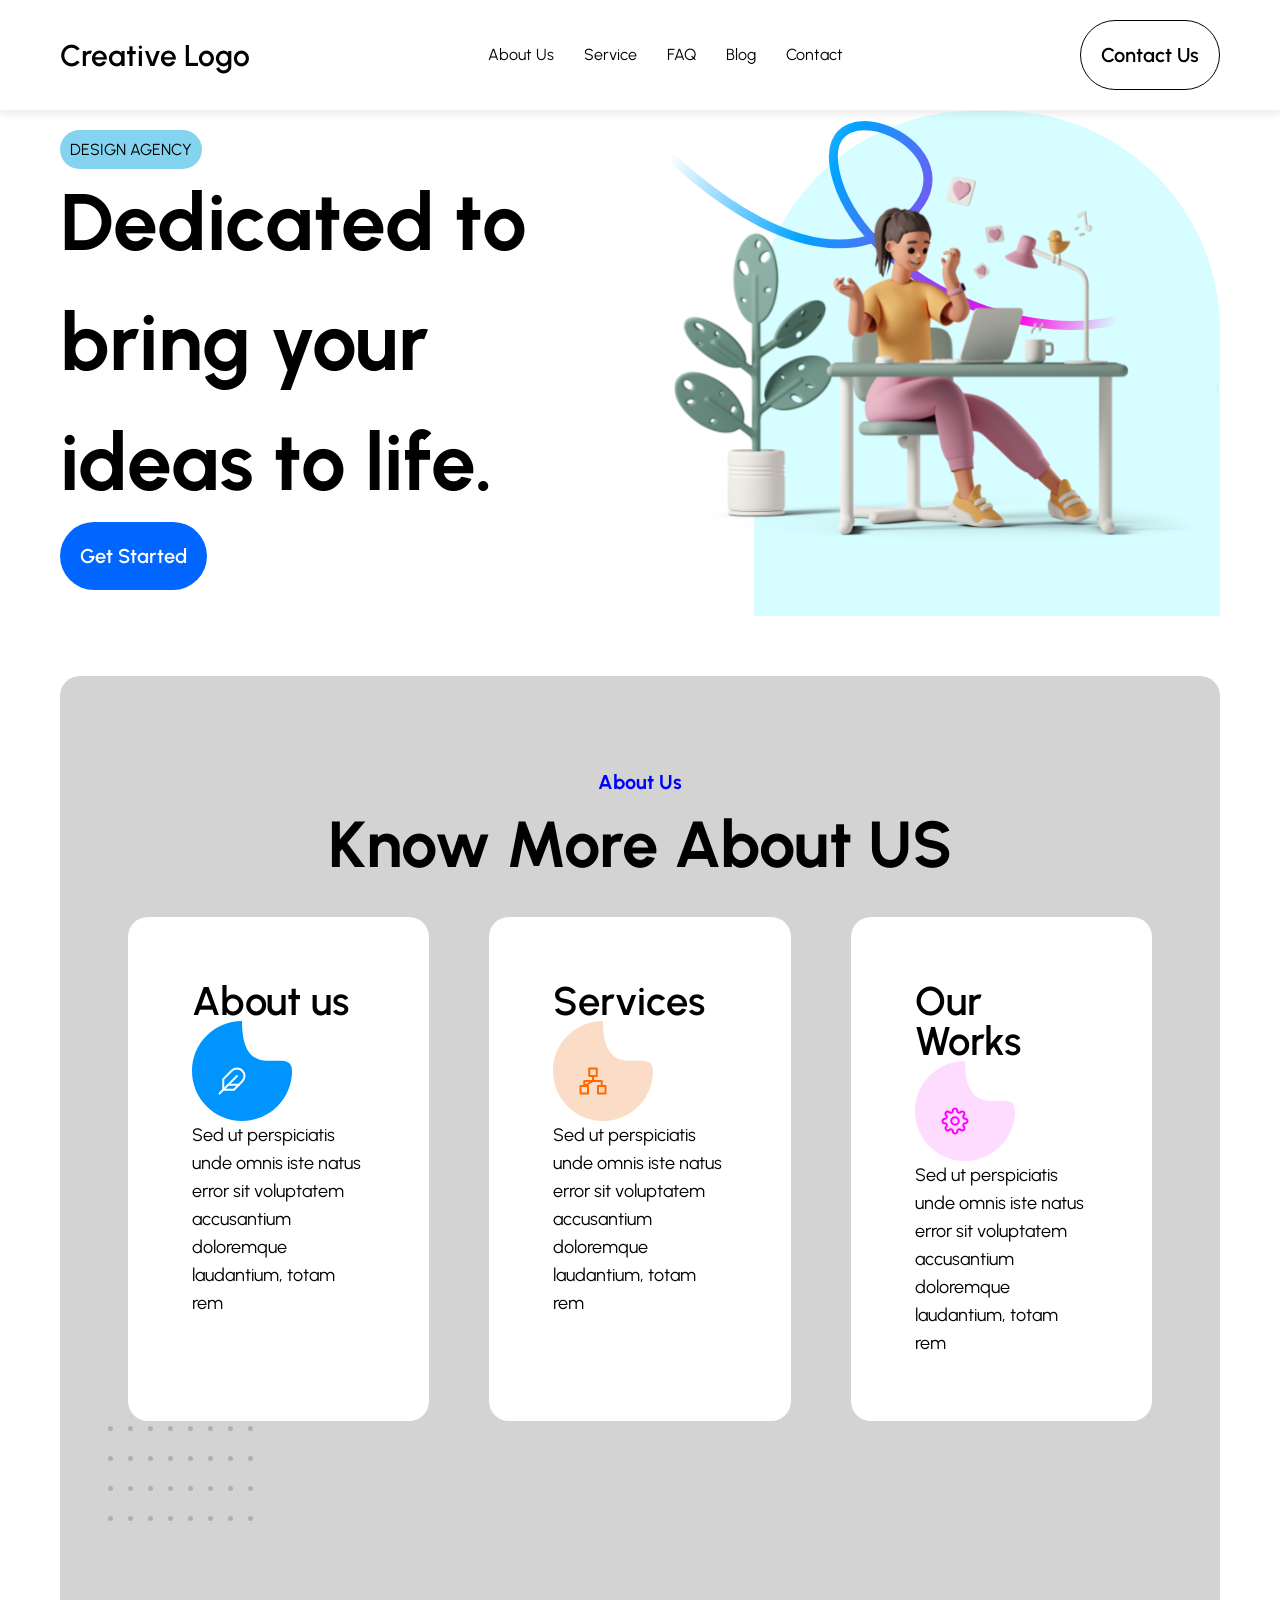
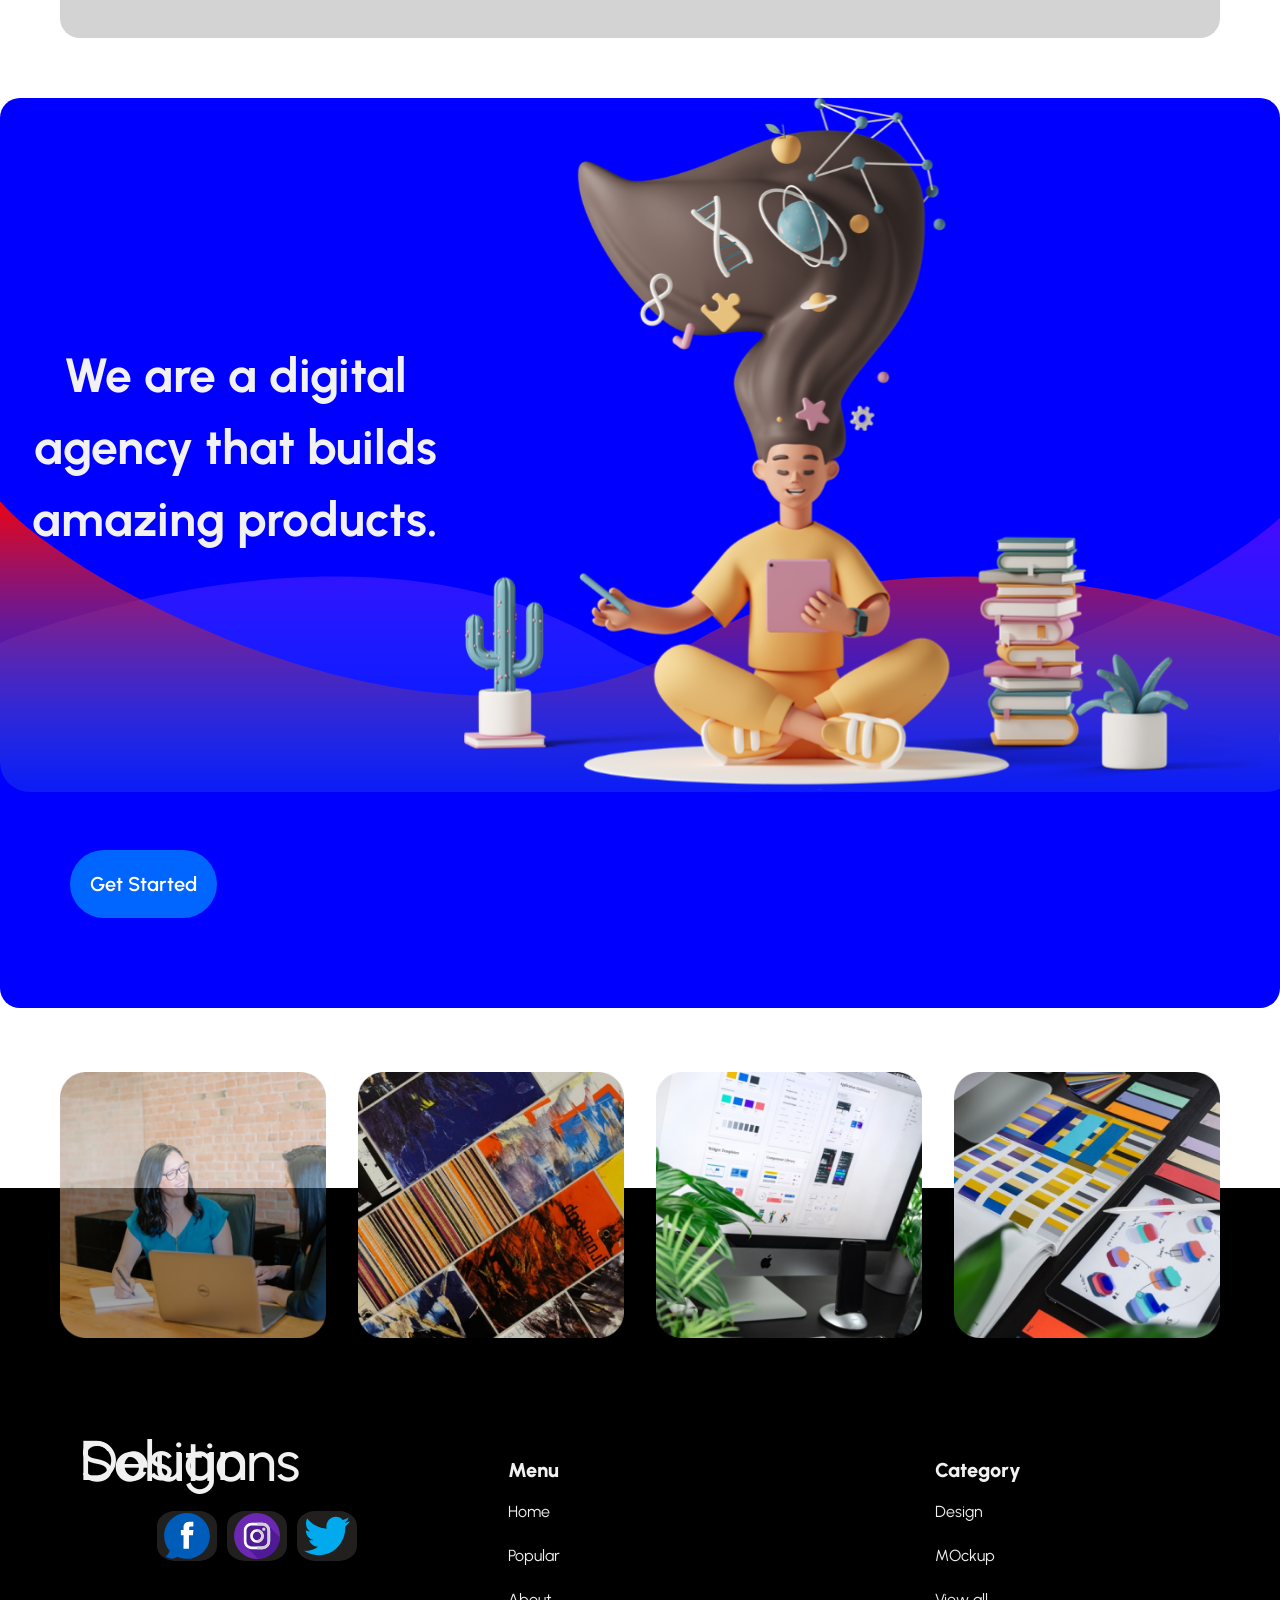
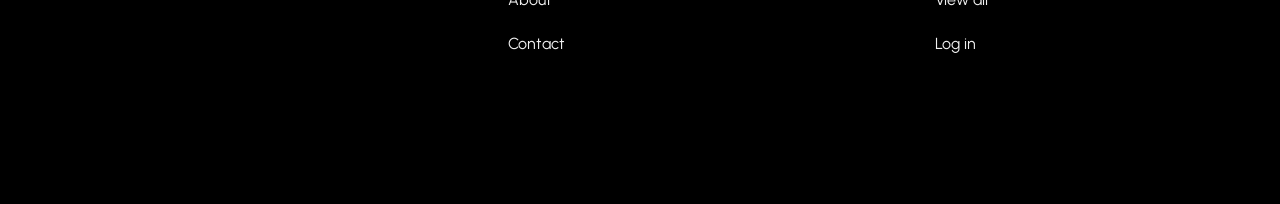
==== index.html @ 429f7800 "first commit" ====
<!doctype html>
<html lang="en">
  <head>
    <meta charset="UTF-8" />
    <meta name="viewport" content="width=device-width, initial-scale=1.0" />
    <title>Document</title>
    <link rel="preconnect" href="https://fonts.googleapis.com" />
    <link rel="preconnect" href="https://fonts.gstatic.com" crossorigin />
    <link
      href="https://fonts.googleapis.com/css2?family=Noto+Sans+Armenian:wght@100..900&family=Urbanist:ital,wght@0,100..900;1,100..900&display=swap"
      rel="stylesheet"
    />
    <link rel="stylesheet" href="/css/reset.css" />
    <link rel="stylesheet" href="/css/style.css" />
    <link rel="stylesheet" href="/css/media.css" />
  </head>
  <body>
    <header class="header">
      <div class="container">
        <div class="header-inner">
          <a href="#" class="header-logo">Creative Logo</a>
         <div class="mid-block">
          <nav class="nav">
            <ul>
              <li>
                        <a href="#aboutus"  class="header-link">About Us</a>
                      </li>
                      <li>
                        <a href="#service" class="header-link">Service</a>
                      </li>
                      <li>
                        <a href="#" class="header-link">FAQ</a>
                      </li>
                      <li>
                        <a href="#" class="header-link">Blog</a>
                      </li>
                      <li>
                        <a href="#contact" class="header-link">Contact</a>
                      </li>
            </ul>
          </nav>
        </div>
         
          <button class="header-btn">Contact Us</button>
          
          <div class="header-burger">
            <svg xmlns="http://www.w3.org/2000/svg" width="24" height="24" fill="none" viewBox="0 0 24 24" stroke-width="1.5" stroke="currentColor" aria-hidden="true" data-slot="icon" class="block h-6 w-6"><path stroke-linecap="round" stroke-linejoin="round" d="M3.75 6.75h16.5M3.75 12h16.5m-16.5 5.25h16.5"></path></svg>
          </div>
        
        <div class="header-mobile-nav">
          <button class="close-menu">X</button>
           <a href="#" class="header-mobile-logo">Creative Logo</a>
            <ul>
             <li>
                  <a href="#aboutus">About Us</a>
            </li>
             <li>
                  <a href="#service">Service</a>
          </li>
                <li>
                  <a href="#">FAQ</a>
                </li>
                <li>
                  <a href="#">Blog</a>
                </li>
                <li>
                  <a href="#contact">Contact</a>
                </li>
            </ul>
          </div>

        </div>
      </div>
    </header>
    <main>
      <section class="section hero">
        <div class="container">
          <div class="hero-inner">
            <div class="hero-start">
              <span class="hero-label">design agency</span>
              <h1 class="hero-title">Dedicated to bring your ideas to life.</h1>
              <button class="hero-btn">get started</button>
            </div>
            <div class="hero-end">
              <figure>
                <img src="/img/banner.svg" alt="" />
              </figure>
            </div>
          </div>
        </div>
      </section>
      <section id="aboutus" class="aboutus">
        <div class="container">
          <div class="aboutus-container">
           <div class="aboutus-top"> <h2>About Us</h2>
            <h1>Know More About US</h1>
     </div>
       
          <div class="aboutus-container-section">
          
           <div class="aboutus-box box-title">About us
            <figure>
            <img src="/img/imgOne.svg" alt=""/>
            </figure><h4>Sed ut perspiciatis unde omnis iste natus error sit voluptatem accusantium doloremque laudantium, totam rem</h4>
           </div>
           <div class="aboutus-box  box-title" >Services
            <figure>
              <img src="/img/imgThree.svg" alt=""/>
            </figure>
            <h4>Sed ut perspiciatis unde omnis iste natus error sit voluptatem accusantium doloremque laudantium, totam rem</h4>
           </div>
           <div class="aboutus-box  box-title">Our Works
            <figure>
              <img src="/img/imgTwo.svg" alt=""/>
            </figure>
            <h4>Sed ut perspiciatis unde omnis iste natus error sit voluptatem accusantium doloremque laudantium, totam rem</h4>
           </div>
       
        

      </div>
           <img src="/img/dots.svg" alt=""/>
      </div>
      </section>
      <section  id= "service" class="whoweare">
       
          <div class="img-text">
             <div class="whoweare-text"><h4>We are a digital <br> agency that  builds <br>  amazing products.</h4></div>
            
          <div class="whoweare-img">
            <img src="/img/girldoodle.svg" alt=""/>
          </div>
         </div>
          <div class="button-2">
          <button class="hero-btn">get started</button>
          </div>
      
      </section>
      <section class="img-continer">
        <div class="container">
          <div class="img-content">
            
              <div class="image">
              <img src="/img/insta1.png" alt=""  class="main-img">
             <a target="_blank" href="https://instagram.com">
                <button class="instagram-btn">
                  <img alt="instagram" src="/img/instagram-svgrepo-com.svg" class="instagramsvg">
                </button> </a>
            </div>
            <div class="image">
              <img src="/img/insta2.png" alt="" class="main-img">
              <a target="_blank" href="https://instagram.com">
                <button class="instagram-btn">
                  <img alt="instagram" src="/img/instagram-svgrepo-com.svg" class="instagramsvg">
                </button> </a>
            </div>
            <div class="image">
              <img src="/img/insta3.png" alt="" class="main-img">
              <a target="_blank" href="https://instagram.com">
                <button class="instagram-btn">
                  <img alt="instagram" src="/img/instagram-svgrepo-com.svg" class="instagramsvg">
                </button> 

              </a>
            </div>
            <div class="image">
              <img src="/img/insta4.png" alt="" class="main-img">
              <a target="_blank" href="https://instagram.com">
                <button class="instagram-btn">
                  <img alt="instagram" src="/img/instagram-svgrepo-com.svg" class="instagramsvg">
                </button> </a>
                </div>
            </div>
          </div>
        </div>
       </div>
      </section>
    </main>
   
    <footer>
      
        <div id="contact"  class="footer-continer">
          <div class="solutions">Design Solutions
            <ul class="icons">
              <li > <a href="#" ><img src="img/facebook-svgrepo-com.svg" alt="" class="footer-icons"></a></li>
              <li ><a href="#" ><img src="img/instagram-svgrepo-com (1).svg" alt="" class="footer-icons"></a></li>
              <li ><a href="#" ><img src="img/twitter-color-svgrepo-com.svg" alt="" class="footer-icons"></a></li>
            </ul>
          </div>
          <div class="menu "><h4 class="footer-h4">Menu</h4>
          <ul>
            <li class="menu-li">Home</li>
            <li class="menu-li">Popular</li>
            <li class="menu-li">About</li>
            <li class="menu-li">Contact</li>
            <li class="menu-li"></li>
          </ul>
            </div>
            <div class="category "><h4 class="footer-h4">Category</h4>
              <ul>
                <li class="category-li">Design</li>
                <li class="category-li">MOckup</li>
                <li class="category-li">View all</li>
                <li class="category-li">Log in</li>
              </ul>
            </div>
          
        </div>
     
    </footer>

    <script src="/js/index.js"></script>
  </body>
</html>
---- css/style.css ----
body {
  font-family: "Urbanist", sans-serif;
}
html {
  scroll-behavior: smooth;
}
.container {
  width: 100%;
  max-width: 1200px;
  margin: 0 auto;
  padding-right: 20px;
  padding-left: 20px;
}
.header {
  position: sticky;
  top: 0;
  width: 100%;
  padding: 20px 0;
  z-index: 5;
  border-bottom: 1px solid #f1f1f1;
  background-color: #fff;
  box-shadow: 0 2px 8px rgba(0, 0, 0, 0.1);
}
.header-burger {
  display: none;
}
.header-logo,
.header-mobile-logo{
   line-height: 35px;
   color: black;
   font-size: 30px;
  font-weight: 600;
  text-decoration: none;
}
.header-inner {
  display: flex;
  align-items: center;
  justify-content: space-between;
}
nav ul {
  display: flex;
  gap: 30px;
}
.header-link {
  color: black;
  text-decoration: none;
}
.header-btn {
  border: 1px solid;
  border-radius: 9999px;
  background-color: white;
  padding-bottom: 20px;
  padding-left: 20px;
  padding-top: 20px;
  padding-right: 20px;
  font-weight: 600;
  font-size: 1.25rem;
  line-height: 1.75rem;
  cursor: pointer;
}
.header-btn:hover {
  background-color: black;
  color: white;
}
.header-mobile-nav {
  position: absolute;
  left: 0;
  top: 0;
  padding-top:8rem;
  height: 100vh;
  width: 50%;
  z-index: 1;
  background-color:white;
  opacity: 0;
  visibility: hidden;
  transition: 0.3s;
}
.header-mobile-nav a{
text-decoration: none;
 color:rgb(6, 6, 32);
 font-weight: 600;
line-height: 2px;
 margin-top: 20px;
padding: 16px 16px;

}
.header-mobile-nav ul{
  display: flex;
  flex-direction: column;
  gap: 10px;
}
.header-mobile-nav .header-mobile-logo{
font-size: 22px;
font-weight: bold;
margin-bottom: 5rem;
}
.header-mobile-nav.active {
  opacity: 1;
  visibility: visible;
}
.close-menu{
  position: absolute;
  top: 15px;
  right: 15px;
  background: none;
  border: none;
}
.close-menu:hover{
  color:red;
}
/* HERO */

.hero-label {
   background-color: rgb(133, 212, 239);
  text-transform: uppercase;
  padding: 10px ;
  border-radius: 9999px;
   border: 0 solid;
   cursor: pointer;
}
.hero-title {
  font-size: 80px;
}
.hero-inner {
  display: flex;
  align-items: center;
  justify-content: space-between;
}
.hero-start,
.hero-end {
  flex: 1;
}
.hero-label:hover,
.hero-btn:hover {
  background-color: blue;
}
.hero-btn {
  border: 0 solid;
  border-radius: 9999px;
  font-size: 1.25rem;
  line-height: 1.75rem;
  padding: 20px;
  font-weight: 600;
  background-color: rgb(0 102 255);
  text-transform: capitalize;
  color: white;
  cursor: pointer;
}
/* About-US */
.aboutus {
  padding: 60px 0;
}
.aboutus-container {
  display: grid;
  background: #d3d3d3;
  padding: 6rem 3rem;
  margin: 0 auto;
  border-radius: 20px;
}
.aboutus-container-section {
  display: grid;
  grid-template-columns: repeat(3, 1fr);
  gap: 20px;
}
.aboutus-box {
  background-color: #fff;
  border-radius: 20px;
  padding: 4rem;

  margin: 20px;
  color: rgb(0, 0, 0);
  font-size: 2.5rem;
  line-height: 2.5rem;
  font-weight: 600;
}
.aboutus-box.box-title {
  margin-bottom: 5px;
}
.aboutus-box h4 {
  font-size: 1.125rem;
  font-weight: 400;
  line-height: 1.75rem;
}
.aboutus-box:hover {
  background-color: rgb(6, 6, 49);
  color: #f1f1f1;
}
.aboutus-top {
  display: flex;
  flex-direction: column;
  justify-content: flex-start;
  align-items: center;
  margin: 0;
}
.aboutus-top h1 {
  font-size: 65px;
  font-weight: 700;
  line-height: 1;
  margin: 20px;
}
.aboutus-top h2 {
  color: blue;
  line-height: 1.25rem;
  font-size: 20px;
}
/* whoweare */
.whoweare {
  max-width: 80rem;
  margin: 0 auto;

  background-image: url(/img/bg.svg);
  background-color: blue;
  border-radius: 20px;
  background-repeat: no repeat;
  margin-bottom: 40px;
}
.img-text {
  display: flex;
  align-items: center;
  justify-content: space-between;
}
.whoweare-text {
  font-size: 3rem;
  padding-left: 2rem;
  color: #f1f1f1;
  padding-top: 5px;
  text-align: center;
}
.button-2 {
  display: flex;
  margin-left: 70px;
  padding-bottom: 90px;
  padding-top: 60px;
}
/* image-secton */
.img-content {
  display: grid;
  grid-template-columns: 1fr 1fr 1fr 1fr;
  column-gap: 2rem;
  margin-top: 4rem;
  position: relative;
  z-index: 2;
  margin-bottom: -150px;
}
.image {
  position: relative;
}
.main-img {
  display: block;
}
.instagram-btn {
  position: absolute;
  top: 45%;
  right: 45%;
  background-color: transparent;
  border: 0 solid;
  opacity: 0;
  transition: 0.3s;
}
.instagramsvg {
  width: 36px;
  height: 36px;
  cursor: pointer;
}
.image:hover .instagram-btn {
  color: rgb(128, 122, 122);
  opacity: 1;
}
.image:hover img {
  filter: brightness(60%);
}
/* Footer */
.footer {
  max-width: 80rem;
  margin: 0 auto;
}
.footer-continer {
  background-color: black;
  padding-top: 2rem;
  position: relative;
  z-index: 1;
  display: grid;
  grid-template-columns: 1fr 1fr 1fr;
  gap: 3px;
  padding-top: 12rem;
  box-sizing: border-box;
}
.solutions {
  color: #f1f1f1;
  font-size: 56px;
  font-weight: 500;
  padding-top: 5rem;
  padding-bottom: 8rem;
  padding-left: 5rem;
  line-height: 1.2px;
}
.menu,
.category {
  color: #f1f1f1;
  padding-top: 5rem;
  padding-left: 5rem;
  padding-bottom: 8rem;
}
.menu-li,
.category-li {
  margin-bottom: 1.25rem;
}
.footer-h4 {
  font-size: 1.25rem;
  font-style: bold;
  font-weight: 800;
  line-height: 1.25rem;
  margin-bottom: 1.25rem;
}

.icons {
  display: flex;
  justify-content: center;
  margin-top: 3rem;
}
.footer-icons {
  width: 60px;
  height: 50px;
  border: 2px solid rgb(34, 31, 31);
  border-radius: 30%;
  margin-left: 10px;
  background-color: rgb(34, 31, 31);
  transition: 0.5s;
}
.footer-icons:hover {
  background-color: rgb(60, 58, 58);
  transform: translateY(-8px);
}
---- css/media.css ----
@media (max-width: 1199px) {
  .aboutus-container-section {
    grid-template-columns: repeat(2, 1fr);
  }
}

@media (max-width: 991px) {
  .hero-inner {
    flex-direction: column;
  }
}

@media (max-width: 767px) {
  .mid-block,
  .header-btn {
    display: none;
  }

  .header-burger {
    display: block;
  }

  .img-text {
    flex-direction: column;
  }

  .img-content {
    grid-template-columns: 1fr;
    gap: 20px;
  }

  .aboutus-container-section {
    grid-template-columns: 1fr;
  }

  .footer-continer {
    grid-template-columns:  1fr;
    gap:20px;
    
  }
  .solutions{
     font-size: 28px;
    line-height: 1.2;
  }
  .solutions,
  .menu,
  .category {
    padding:2rem 1rem;
    
  }

 
}
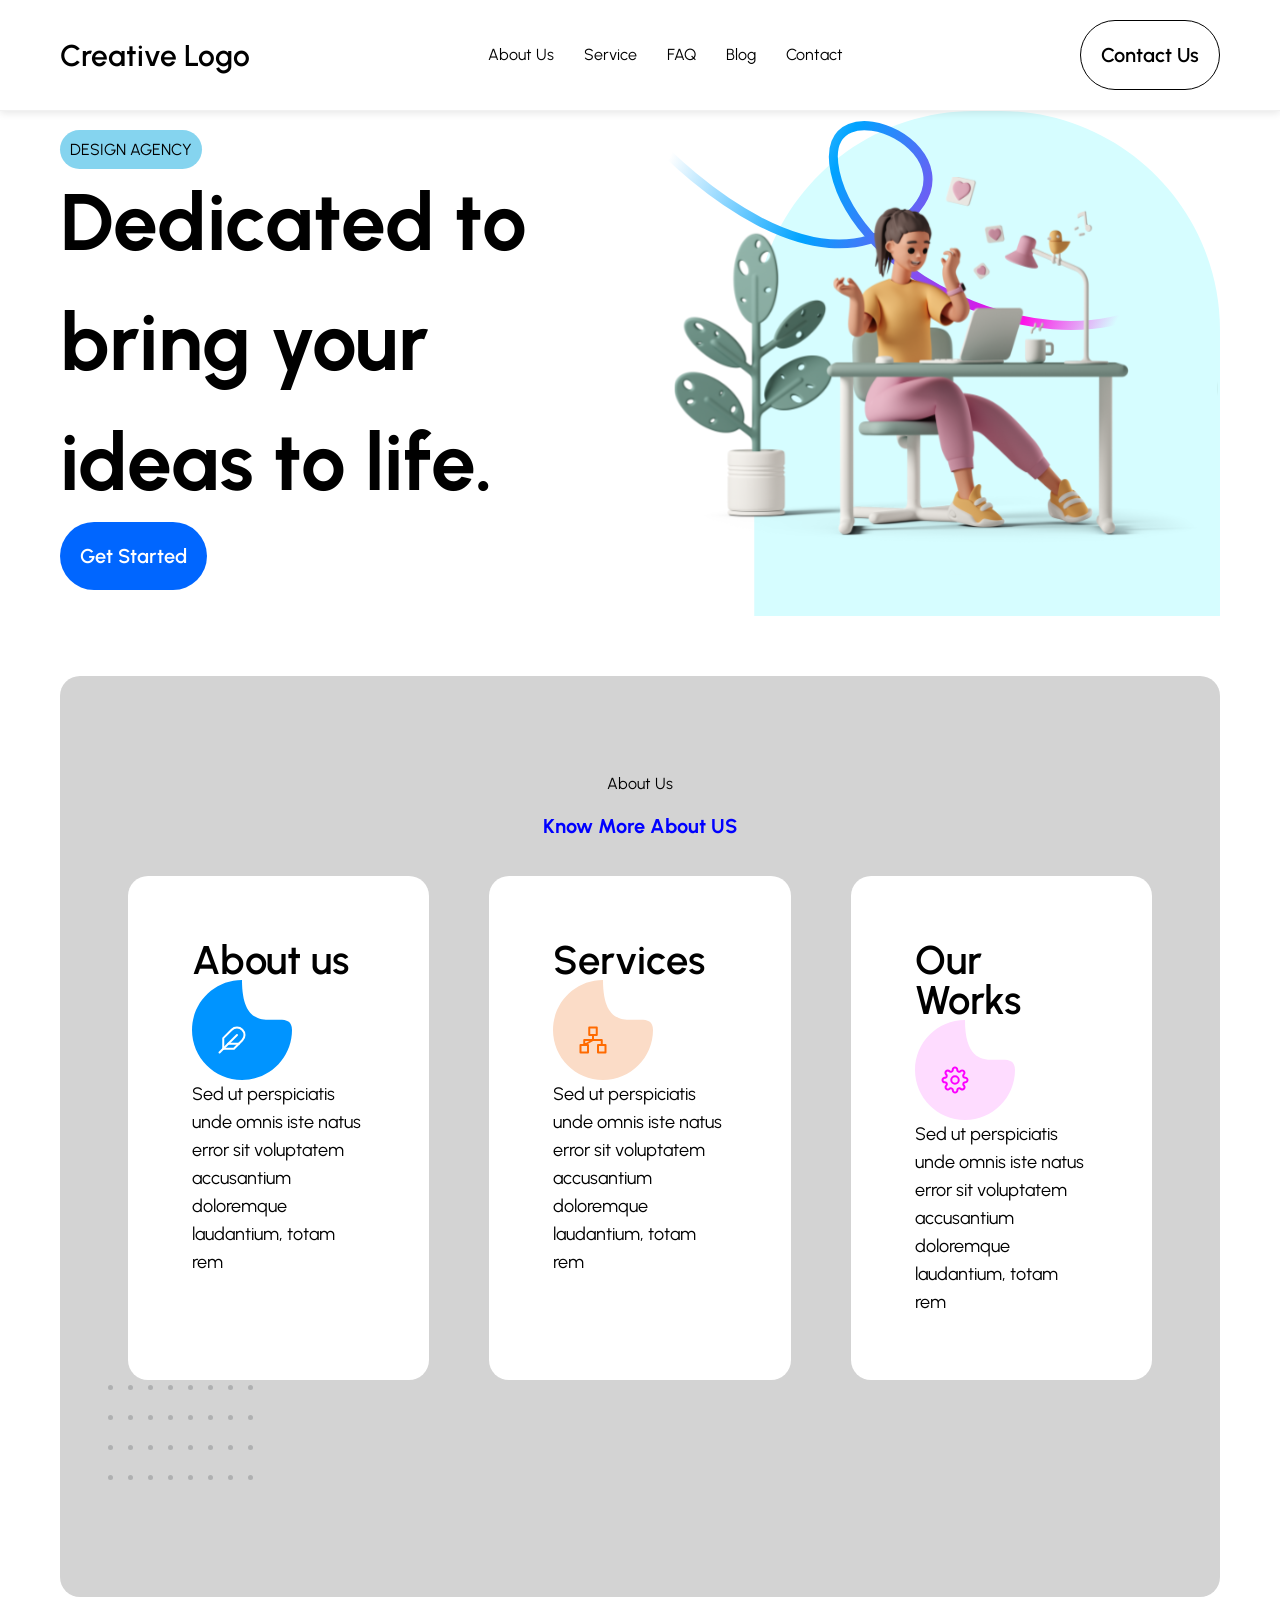
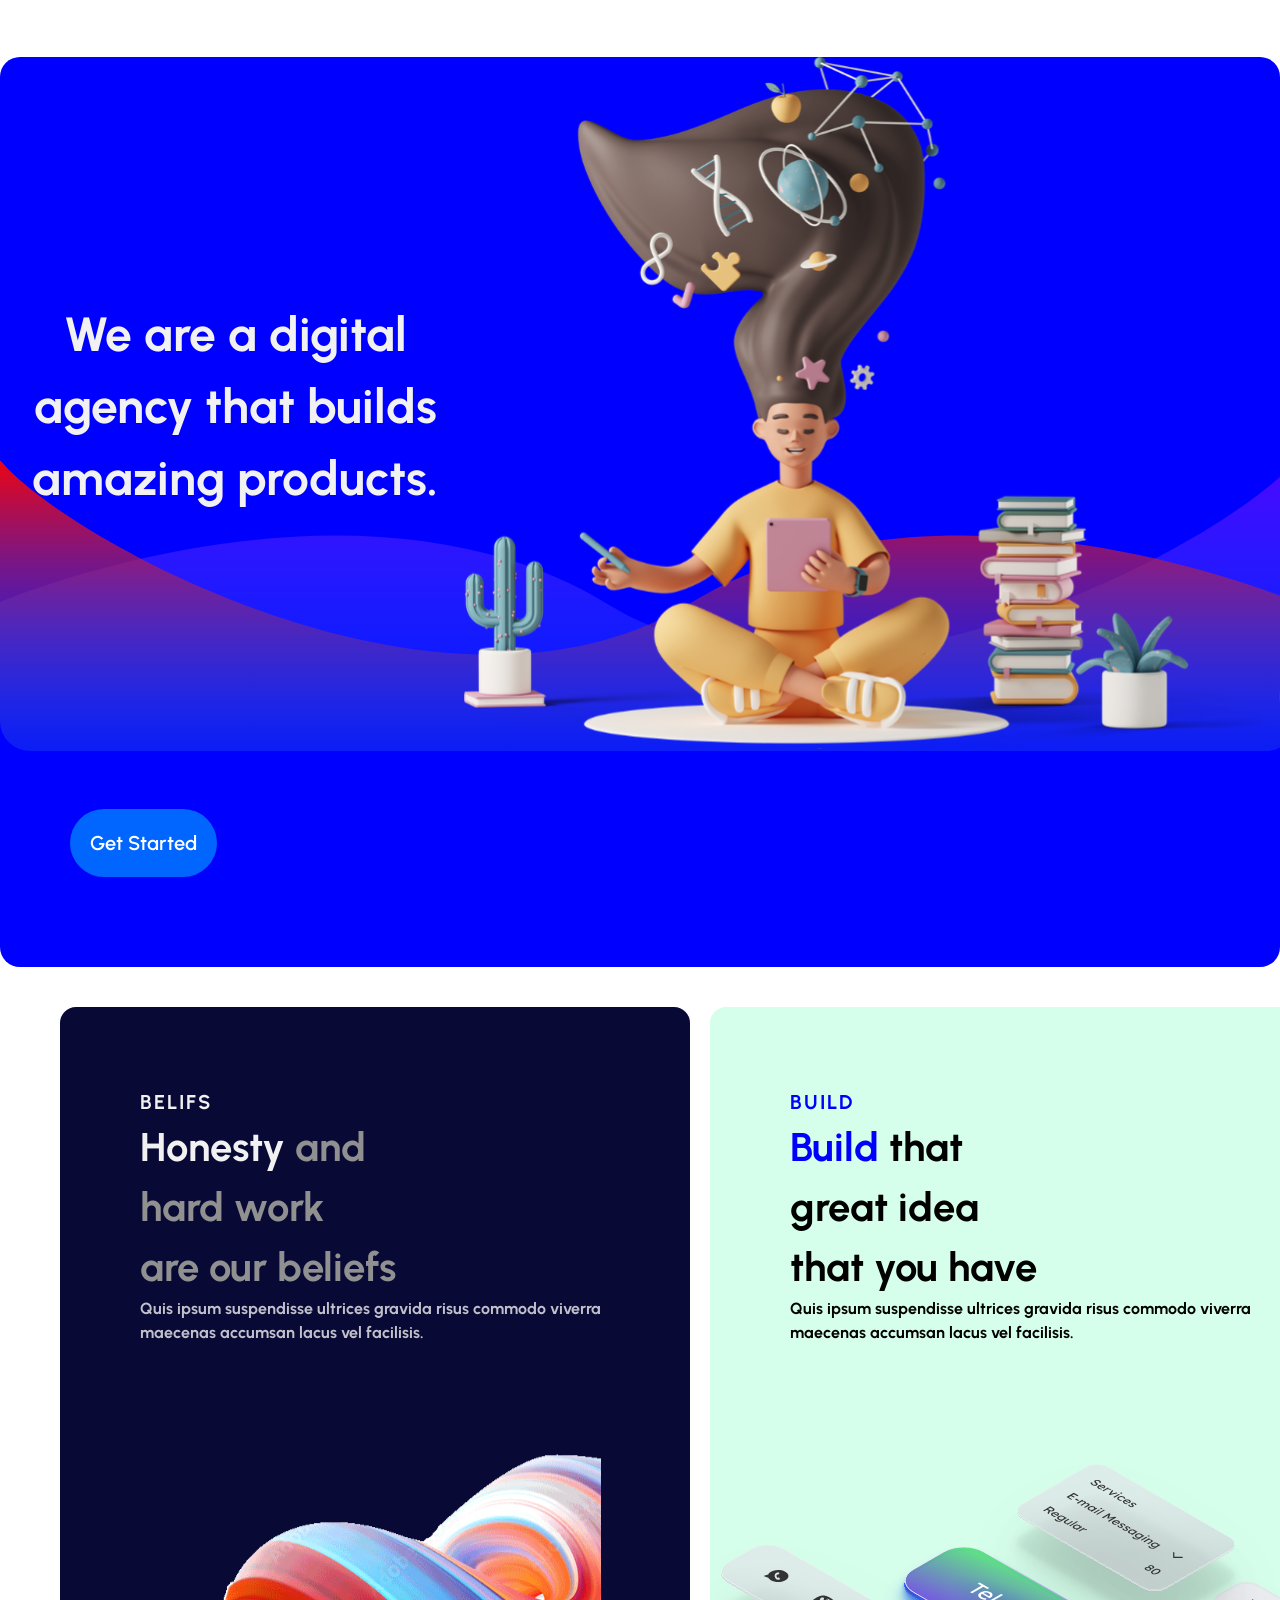
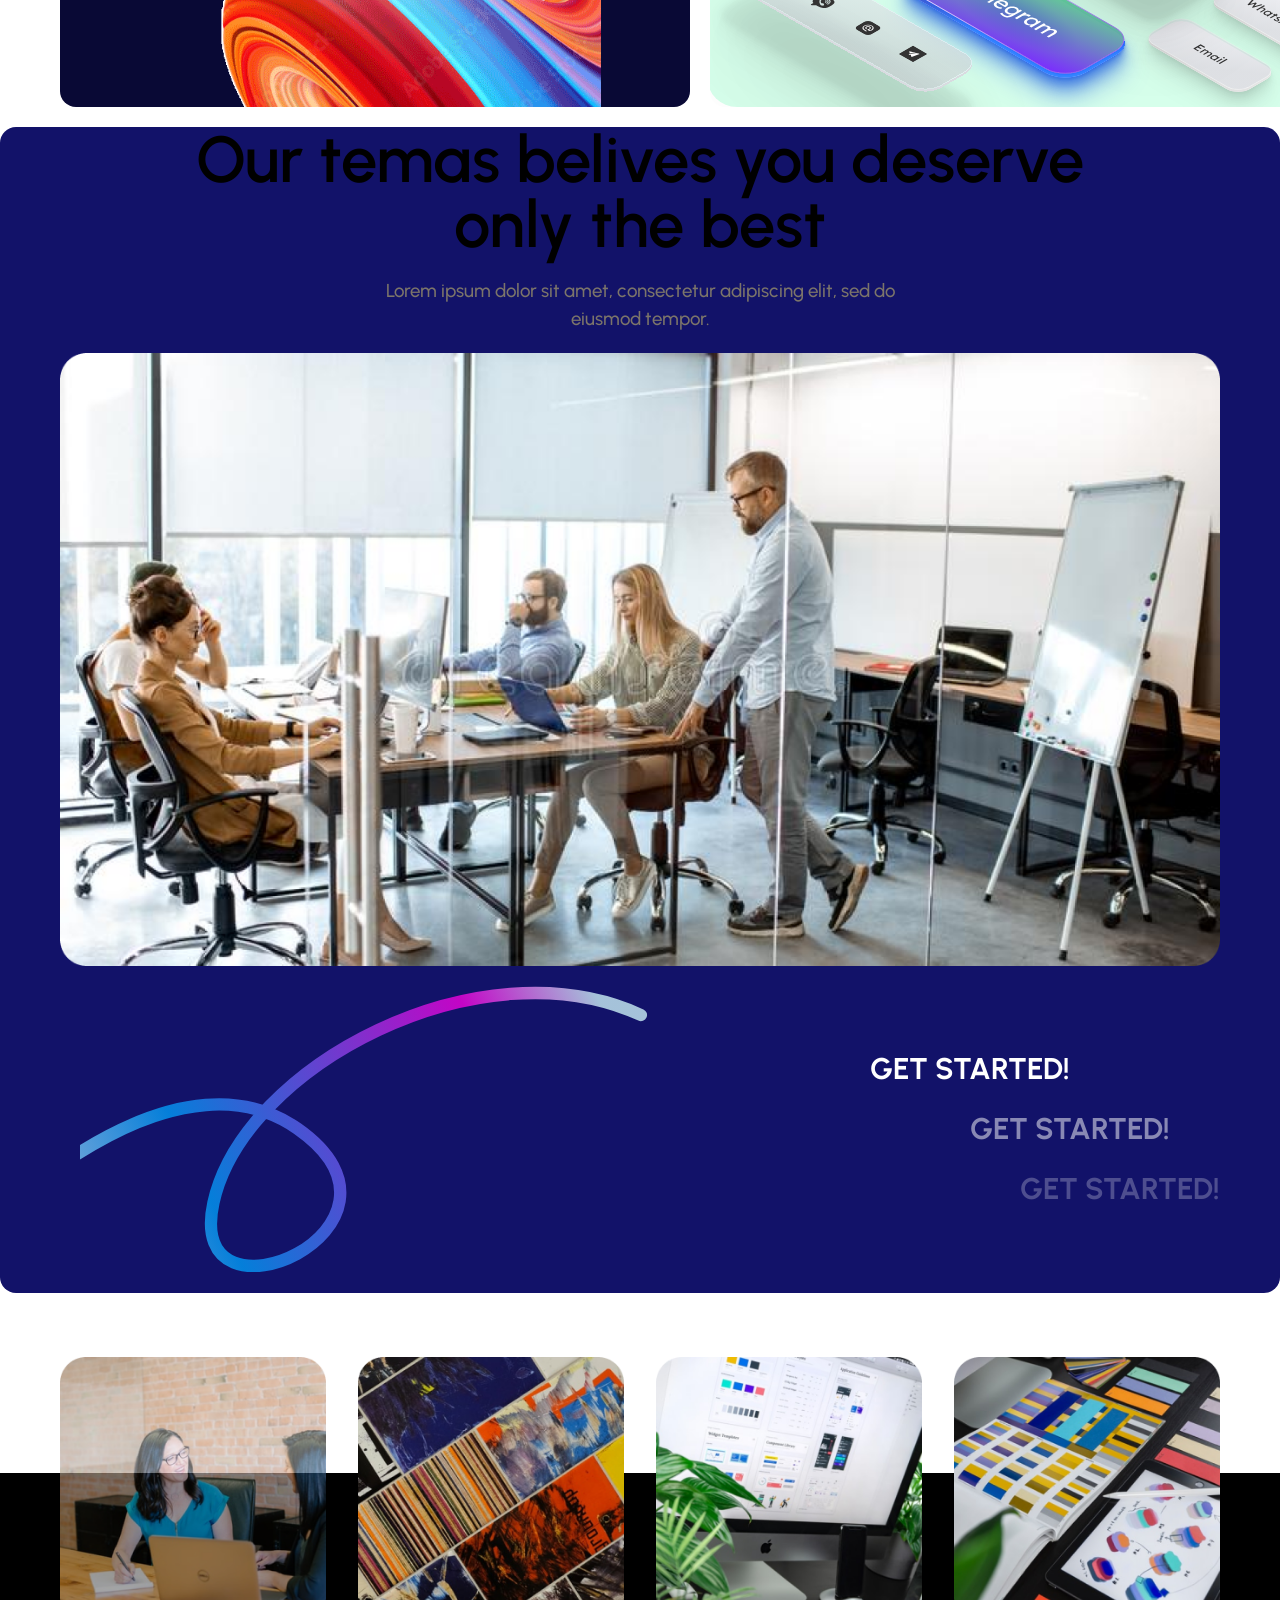
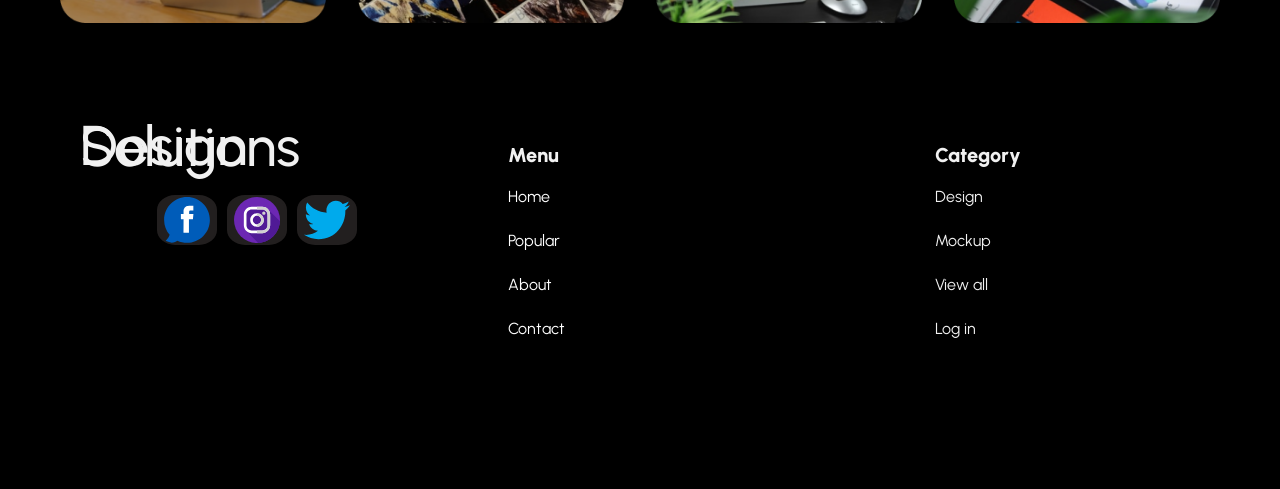
==== commit de1dddc3: "update" ====
--- a/index.html
+++ b/index.html
@@ -92,8 +92,8 @@
       <section id="aboutus" class="aboutus">
         <div class="container">
           <div class="aboutus-container">
-           <div class="aboutus-top"> <h2>About Us</h2>
-            <h1>Know More About US</h1>
+           <div class="aboutus-top"> <span>About Us</span>
+            <h2 class="aboutus-title">Know More About US</h2>
      </div>
        
           <div class="aboutus-container-section">
@@ -101,19 +101,19 @@
            <div class="aboutus-box box-title">About us
             <figure>
             <img src="/img/imgOne.svg" alt=""/>
-            </figure><h4>Sed ut perspiciatis unde omnis iste natus error sit voluptatem accusantium doloremque laudantium, totam rem</h4>
+            </figure><h3>Sed ut perspiciatis unde omnis iste natus error sit voluptatem accusantium doloremque laudantium, totam rem</h3>
            </div>
            <div class="aboutus-box  box-title" >Services
             <figure>
               <img src="/img/imgThree.svg" alt=""/>
             </figure>
-            <h4>Sed ut perspiciatis unde omnis iste natus error sit voluptatem accusantium doloremque laudantium, totam rem</h4>
+            <h3>Sed ut perspiciatis unde omnis iste natus error sit voluptatem accusantium doloremque laudantium, totam rem</h3>
            </div>
            <div class="aboutus-box  box-title">Our Works
             <figure>
               <img src="/img/imgTwo.svg" alt=""/>
             </figure>
-            <h4>Sed ut perspiciatis unde omnis iste natus error sit voluptatem accusantium doloremque laudantium, totam rem</h4>
+            <h3>Sed ut perspiciatis unde omnis iste natus error sit voluptatem accusantium doloremque laudantium, totam rem</h3>
            </div>
        
         
@@ -121,8 +121,10 @@
       </div>
            <img src="/img/dots.svg" alt=""/>
       </div>
-      </section>
-      <section  id= "service" class="whoweare">
+      </div>
+      </section>
+      
+      <section  id="service" class="whoweare">
        
           <div class="img-text">
              <div class="whoweare-text"><h4>We are a digital <br> agency that  builds <br>  amazing products.</h4></div>
@@ -136,70 +138,103 @@
           </div>
       
       </section>
-      <section class="img-continer">
+      <section class="beliefs-buld">
+          <div class="container">
+            <div class="beliefs-buld-boxs">
+          <div class="beliefs">
+            <h2 class="beliefs-text"> BELIFS</h2>
+            <h3> <span class="honesty"> Honesty </span>
+               and <br> hard work <br>are our beliefs
+            </h3>
+            <h4>Quis ipsum suspendisse ultrices gravida risus commodo viverra maecenas accumsan lacus vel facilisis.</h4>
+            </div>
+          <div class="build">
+            <h2 class="build-text"> BUILD</h2>
+            <h3> <span class="build-title"> Build </span> that <br> great idea <br>  that you have</h3>
+            <h4>Quis ipsum suspendisse ultrices gravida risus commodo viverra maecenas accumsan lacus vel facilisis.</h4>
+          </div>
+          </div>
+          </div>
+        </section>
+
+       <section class="feature-work">
+        <section class="container">
+           <h2 class="feature-work-text">Our temas belives you deserve <br> only the best</h2>
+           <h3 class="feature-work-text2">Lorem ipsum dolor sit amet, consectetur adipiscing elit, sed do <br> eiusmod tempor.</h3>
+           <img src="/img/teamimg.png" alt="">
+           <div class="feature-work-container">
+            <figure class="teaming"> <img src="/img/spiral.svg" alt=""></figure>
+            <div class="feature-work-texts">
+            <h2 class="feature-work-text3"> get started!</h2> 
+           <h2 class="feature-work-text4"> get started!</h2> 
+           <h2 class="feature-work-text5"> get started!</h2>
+          </div>
+        </div>    
+      </section>
+       </section>
+      <section class="img-container">
         <div class="container">
           <div class="img-content">
             
-              <div class="image">
-              <img src="/img/insta1.png" alt=""  class="main-img">
-             <a target="_blank" href="https://instagram.com">
-                <button class="instagram-btn">
-                  <img alt="instagram" src="/img/instagram-svgrepo-com.svg" class="instagramsvg">
-                </button> </a>
-            </div>
-            <div class="image">
-              <img src="/img/insta2.png" alt="" class="main-img">
-              <a target="_blank" href="https://instagram.com">
-                <button class="instagram-btn">
-                  <img alt="instagram" src="/img/instagram-svgrepo-com.svg" class="instagramsvg">
-                </button> </a>
-            </div>
-            <div class="image">
-              <img src="/img/insta3.png" alt="" class="main-img">
-              <a target="_blank" href="https://instagram.com">
-                <button class="instagram-btn">
-                  <img alt="instagram" src="/img/instagram-svgrepo-com.svg" class="instagramsvg">
-                </button> 
-
+            <div class="image">
+              <a target="_blank" href="https://instagram.com">
+               <img src="/img/insta1.png" alt=""  class="main-img">
+                <div class="instagram-btn">
+                  <img alt="instagram" src="/img/instagram-svgrepo-com.svg" class="instagramsvg">
+                </div> </a>
+            </div>
+            <div class="image">
+              <a target="_blank" href="https://instagram.com">
+                <img src="/img/insta2.png" alt="" class="main-img">
+                <div class="instagram-btn">
+                  <img alt="instagram" src="/img/instagram-svgrepo-com.svg" class="instagramsvg">
+                </div>
               </a>
             </div>
             <div class="image">
-              <img src="/img/insta4.png" alt="" class="main-img">
-              <a target="_blank" href="https://instagram.com">
-                <button class="instagram-btn">
-                  <img alt="instagram" src="/img/instagram-svgrepo-com.svg" class="instagramsvg">
-                </button> </a>
+              <a target="_blank" href="https://instagram.com">
+                <img src="/img/insta3.png" alt="" class="main-img">
+                <div class="instagram-btn">
+                  <img alt="instagram" src="/img/instagram-svgrepo-com.svg" class="instagramsvg">
+                </div> 
+              </a>
+            </div>
+            <div class="image">
+              <a target="_blank" href="https://instagram.com">
+                <img src="/img/insta4.png" alt="" class="main-img">
+                <div class="instagram-btn">
+                  <img alt="instagram" src="/img/instagram-svgrepo-com.svg" class="instagramsvg">
                 </div>
-            </div>
-          </div>
-        </div>
-       </div>
-      </section>
+                 </a>
+                </div>
+            </div>
+          </div>
+        </section>
+        
     </main>
-   
-    <footer>
+     <footer>
       
         <div id="contact"  class="footer-continer">
           <div class="solutions">Design Solutions
             <ul class="icons">
-              <li > <a href="#" ><img src="img/facebook-svgrepo-com.svg" alt="" class="footer-icons"></a></li>
-              <li ><a href="#" ><img src="img/instagram-svgrepo-com (1).svg" alt="" class="footer-icons"></a></li>
-              <li ><a href="#" ><img src="img/twitter-color-svgrepo-com.svg" alt="" class="footer-icons"></a></li>
+              <li > <a href="#" ><img src="/img/facebook-svgrepo-com.svg" alt="" class="footer-icons"></a></li>
+              <li ><a href="#" ><img src="/img/instagram-svgrepo.svg" alt="" class="footer-icons"></a></li>
+              <li ><a href="#" ><img src="/img/twitter-color-svgrepo-com.svg" alt="" class="footer-icons"></a></li>
             </ul>
           </div>
           <div class="menu "><h4 class="footer-h4">Menu</h4>
           <ul>
-            <li class="menu-li">Home</li>
-            <li class="menu-li">Popular</li>
-            <li class="menu-li">About</li>
-            <li class="menu-li">Contact</li>
-            <li class="menu-li"></li>
+            <li class="menu-li"><a href="#">Home</a></li>
+            <li class="menu-li"><a href="#">Popular</a></li>
+            <li class="menu-li"><a href="#aboutus">About</a></li>
+            <li class="menu-li"><a href="#contact">Contact</a></li>
+            
           </ul>
             </div>
             <div class="category "><h4 class="footer-h4">Category</h4>
               <ul>
                 <li class="category-li">Design</li>
-                <li class="category-li">MOckup</li>
+                <li class="category-li">Mockup</li>
                 <li class="category-li">View all</li>
                 <li class="category-li">Log in</li>
               </ul>
--- a/css/style.css
+++ b/css/style.css
@@ -25,10 +25,10 @@
   display: none;
 }
 .header-logo,
-.header-mobile-logo{
-   line-height: 35px;
-   color: black;
-   font-size: 30px;
+.header-mobile-logo {
+  line-height: 35px;
+  color: black;
+  font-size: 30px;
   font-weight: 600;
   text-decoration: none;
 }
@@ -66,57 +66,56 @@
   position: absolute;
   left: 0;
   top: 0;
-  padding-top:8rem;
+  padding-top: 8rem;
   height: 100vh;
   width: 50%;
   z-index: 1;
-  background-color:white;
+  background-color: white;
   opacity: 0;
   visibility: hidden;
   transition: 0.3s;
 }
-.header-mobile-nav a{
-text-decoration: none;
- color:rgb(6, 6, 32);
- font-weight: 600;
-line-height: 2px;
- margin-top: 20px;
-padding: 16px 16px;
-
-}
-.header-mobile-nav ul{
+.header-mobile-nav a {
+  text-decoration: none;
+  color: rgb(6, 6, 32);
+  font-weight: 600;
+  line-height: 2px;
+  margin-top: 20px;
+  padding: 16px 16px;
+}
+.header-mobile-nav ul {
   display: flex;
   flex-direction: column;
   gap: 10px;
 }
-.header-mobile-nav .header-mobile-logo{
-font-size: 22px;
-font-weight: bold;
-margin-bottom: 5rem;
+.header-mobile-nav .header-mobile-logo {
+  font-size: 22px;
+  font-weight: bold;
+  margin-bottom: 5rem;
 }
 .header-mobile-nav.active {
   opacity: 1;
   visibility: visible;
 }
-.close-menu{
+.close-menu {
   position: absolute;
   top: 15px;
   right: 15px;
   background: none;
   border: none;
 }
-.close-menu:hover{
-  color:red;
+.close-menu:hover {
+  color: red;
 }
 /* HERO */
 
 .hero-label {
-   background-color: rgb(133, 212, 239);
+  background-color: rgb(133, 212, 239);
   text-transform: uppercase;
-  padding: 10px ;
+  padding: 10px;
   border-radius: 9999px;
-   border: 0 solid;
-   cursor: pointer;
+  border: 0 solid;
+  cursor: pointer;
 }
 .hero-title {
   font-size: 80px;
@@ -166,7 +165,6 @@
   background-color: #fff;
   border-radius: 20px;
   padding: 4rem;
-
   margin: 20px;
   color: rgb(0, 0, 0);
   font-size: 2.5rem;
@@ -176,7 +174,7 @@
 .aboutus-box.box-title {
   margin-bottom: 5px;
 }
-.aboutus-box h4 {
+.aboutus-box h3 {
   font-size: 1.125rem;
   font-weight: 400;
   line-height: 1.75rem;
@@ -192,7 +190,7 @@
   align-items: center;
   margin: 0;
 }
-.aboutus-top h1 {
+.aboutus-top h2 {
   font-size: 65px;
   font-weight: 700;
   line-height: 1;
@@ -207,11 +205,10 @@
 .whoweare {
   max-width: 80rem;
   margin: 0 auto;
-
-  background-image: url(/img/bg.svg);
+  background-image: url(/img/bg2.svg);
   background-color: blue;
   border-radius: 20px;
-  background-repeat: no repeat;
+  background-repeat: no-repeat;
   margin-bottom: 40px;
 }
 .img-text {
@@ -244,30 +241,151 @@
 }
 .image {
   position: relative;
+  overflow: hidden;
+  border-radius: 20px;
+}
+.image a {
+  display: block;
 }
 .main-img {
   display: block;
 }
 .instagram-btn {
   position: absolute;
-  top: 45%;
-  right: 45%;
-  background-color: transparent;
-  border: 0 solid;
+  inset: 0;
   opacity: 0;
   transition: 0.3s;
 }
 .instagramsvg {
-  width: 36px;
-  height: 36px;
+  position: absolute;
+  top: 50%;
+  left: 50%;
+  width: 40px;
+  height: 40px;
   cursor: pointer;
+  transform: translate(-50%, -50%);
 }
 .image:hover .instagram-btn {
-  color: rgb(128, 122, 122);
   opacity: 1;
-}
-.image:hover img {
-  filter: brightness(60%);
+  background-color: rgba(0, 0, 0, 0.6);
+}
+/* beliefs-buld */
+.beliefs-buld-boxs{
+  width: 80rem;
+  display: grid;
+  grid-template-columns: 1fr 1fr;  
+  gap:20px 
+}
+.beliefs {
+  background-image: url(/img/swirls.svg);
+  background-color: rgb(9, 9, 53);
+  background-repeat: no-repeat;
+  background-position: bottom center;
+  padding: 5rem;
+  box-sizing: border-box;
+  min-height: 700px;
+  border-radius: 16px;
+}
+.build {
+  background-image: url(/img/bg.svg);
+  background-position: bottom center; 
+  background-repeat: no-repeat; 
+  padding: 5rem;
+  box-sizing: border-box;
+  min-height: 700px;
+  border-radius: 16px;
+}
+.beliefs-text{
+  font-size:20px;
+  letter-spacing: 2px;
+  color: #f1f1f1;
+  }
+  .beliefs h3{
+    font-size: 40px;
+    color:rgb(144 144 144)
+  }
+  .beliefs h4{
+    font-size: 16px;
+    color: hsla(0,0%, 100%,.75);
+  }
+  .honesty{
+    color: #f1f1f1;
+  }
+  .build-text{
+  font-size: 20px;
+  letter-spacing: 2px;
+  color: blue;
+  }
+  .build-title{
+    color: blue;
+  }
+  .build h3 {
+     font-size: 40px;
+  }
+  .build h4{
+    font-size: 16px;
+  }
+  /* feature-work */
+  .feature-work {
+    max-width: 1400px;
+    margin: 0 auto;
+    background-color: rgb(18, 18, 105);
+    border-radius: 16px;
+    gap:20px;
+  }
+  .feature-work-text{
+    text-align: center;
+    font-size: 65px;
+    font-weight: 600;
+    line-height: 1;
+    margin: 20px;
+  }
+  .feature-work-text2{
+    color: rgb(124, 117, 106);
+    text-align: center;
+    margin: 20px;
+    font-weight: 500;
+    
+}
+.teaming{
+     margin: 20px ;
+}
+.feature-work-container{
+  display: flex;
+  justify-content: space-between;
+  align-items: center;
+}
+.feature-work-text3{
+
+line-height: 2;
+font-weight: bold;
+font-size: 30px;
+text-transform:uppercase;
+color: white;
+opacity: 1;
+align-self: center;
+}
+.feature-work-text4{
+  color: white;
+  text-transform:uppercase;
+  line-height: 2;
+ font-weight: bold;
+ font-size: 30px;
+ opacity: 0.5;
+ align-self:left-start;
+ margin-left: 100px;
+}
+.feature-work-text5{
+    color: white;
+  text-transform:uppercase;
+  line-height: 2;
+  font-weight: bold;
+  font-size: 30px;
+  opacity: 0.25;
+  align-self:left-start;
+  margin-left: 150px; 
+  
+ 
 }
 /* Footer */
 .footer {
@@ -305,9 +423,13 @@
 .category-li {
   margin-bottom: 1.25rem;
 }
+.menu-li a{
+ text-decoration: none;
+ color: white;
+}
 .footer-h4 {
   font-size: 1.25rem;
-  font-style: bold;
+  font-weight: bold;
   font-weight: 800;
   line-height: 1.25rem;
   margin-bottom: 1.25rem;
--- a/css/media.css
+++ b/css/media.css
@@ -2,14 +2,52 @@
   .aboutus-container-section {
     grid-template-columns: repeat(2, 1fr);
   }
+  .solutions {
+    font-size: 28px;
+    line-height: 1.2;
+  }
+
+  .footer-continer {
+    grid-template-columns: 1fr;
+    gap: 20px;
+  }
+  .beliefs-buld-boxs{
+    grid-template-columns: repeat(2,1fr);
+    width: 100%;
+    min-height: 500px;
+  }
+  
 }
-
 @media (max-width: 991px) {
   .hero-inner {
     flex-direction: column;
   }
+  .solutions {
+    font-size: 28px;
+    line-height: 1.2;
+  }
+  .footer-continer {
+    grid-template-columns: 1fr;
+    gap: 20px;
+  }
+  .beliefs-buld-boxs{
+  grid-template-columns: 1fr;
+  gap:20px;
+  width: 100%;
 }
-
+.build {
+  max-width: 100%;
+  text-align: center;
+  min-height: 700px;  
+ }
+  .build h4{
+  text-align: center;
+  font-size: 13px;
+  }
+  .feature-work{
+   width: 100%;
+}
+}
 @media (max-width: 767px) {
   .mid-block,
   .header-btn {
@@ -29,25 +67,71 @@
     gap: 20px;
   }
 
+  .hero-title {
+    font-size: 32px;
+  }
+
+  /*  */
+
+  .aboutus-container {
+    padding: 20px;
+  }
   .aboutus-container-section {
     grid-template-columns: 1fr;
+    justify-items: center;
   }
-
+  .aboutus-box {
+    margin: 0;
+    padding: 20px;
+  }
+  .aboutus-box.box-title {
+    margin: 0;
+  }
   .footer-continer {
-    grid-template-columns:  1fr;
-    gap:20px;
-    
+    grid-template-columns: 1fr;
+    gap: 20px;
   }
-  .solutions{
-     font-size: 28px;
+  .solutions {
+    font-size: 28px;
     line-height: 1.2;
   }
   .solutions,
   .menu,
   .category {
-    padding:2rem 1rem;
-    
+    padding: 2rem 1rem;
   }
-
- 
+  .main-img {
+    width: 100%;
+  }
+  .beliefs-buld-boxs{
+   grid-template-columns: 1fr;
+   gap:25px;
+   width: 100%;
 }
+.beliefs {
+   text-align: center;
+   min-height: 700px;
+   margin-left: 35px;
+  }
+/* feature-work */
+.feature-work{
+   width: 100%;
+}
+.feature-work-text{
+   font-size: 32px;
+   line-height: 1.2;
+}
+.feature-work-texts{
+  display: flex;
+  flex-direction: column;
+  margin: 30px;
+  }
+.feature-work-text4{
+   align-self:center;
+   margin-left: 0px;
+}
+.feature-work-text5{
+align-self:center;
+ margin-left: 100px; 
+}
+}
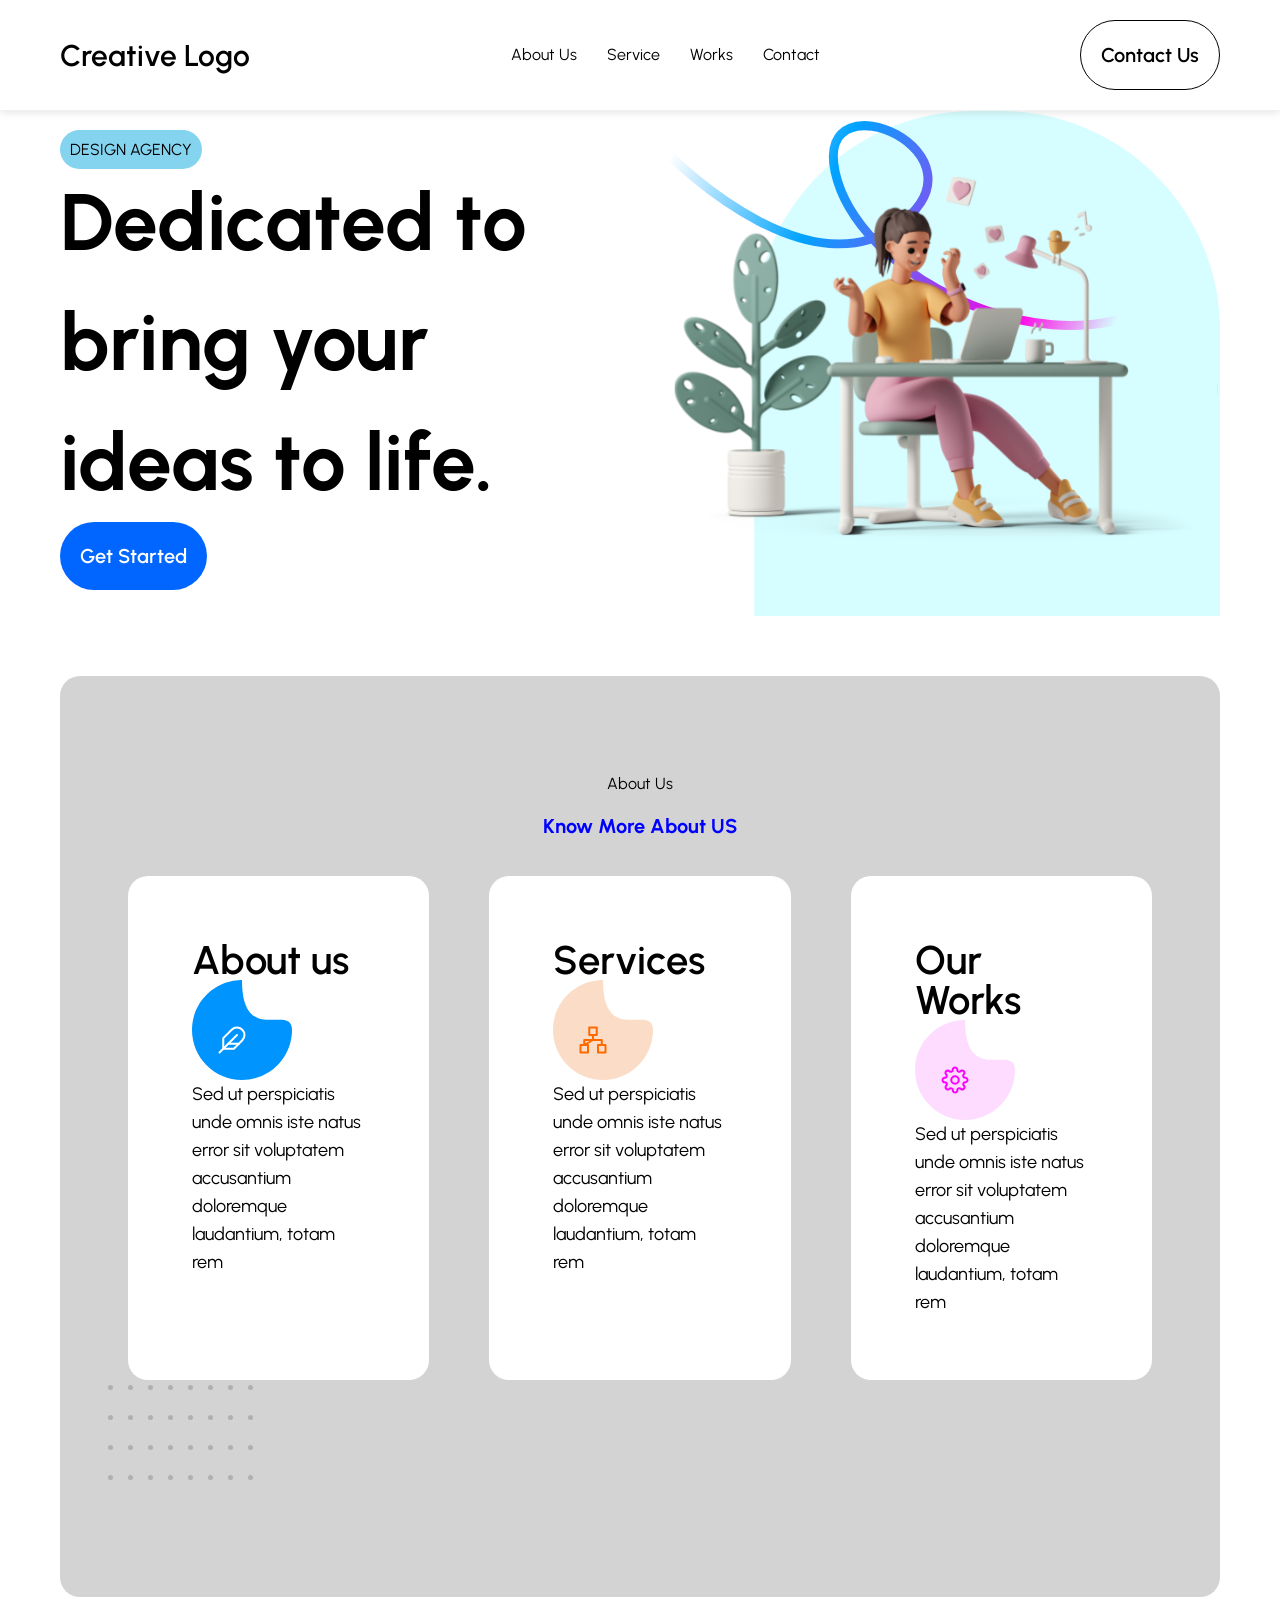
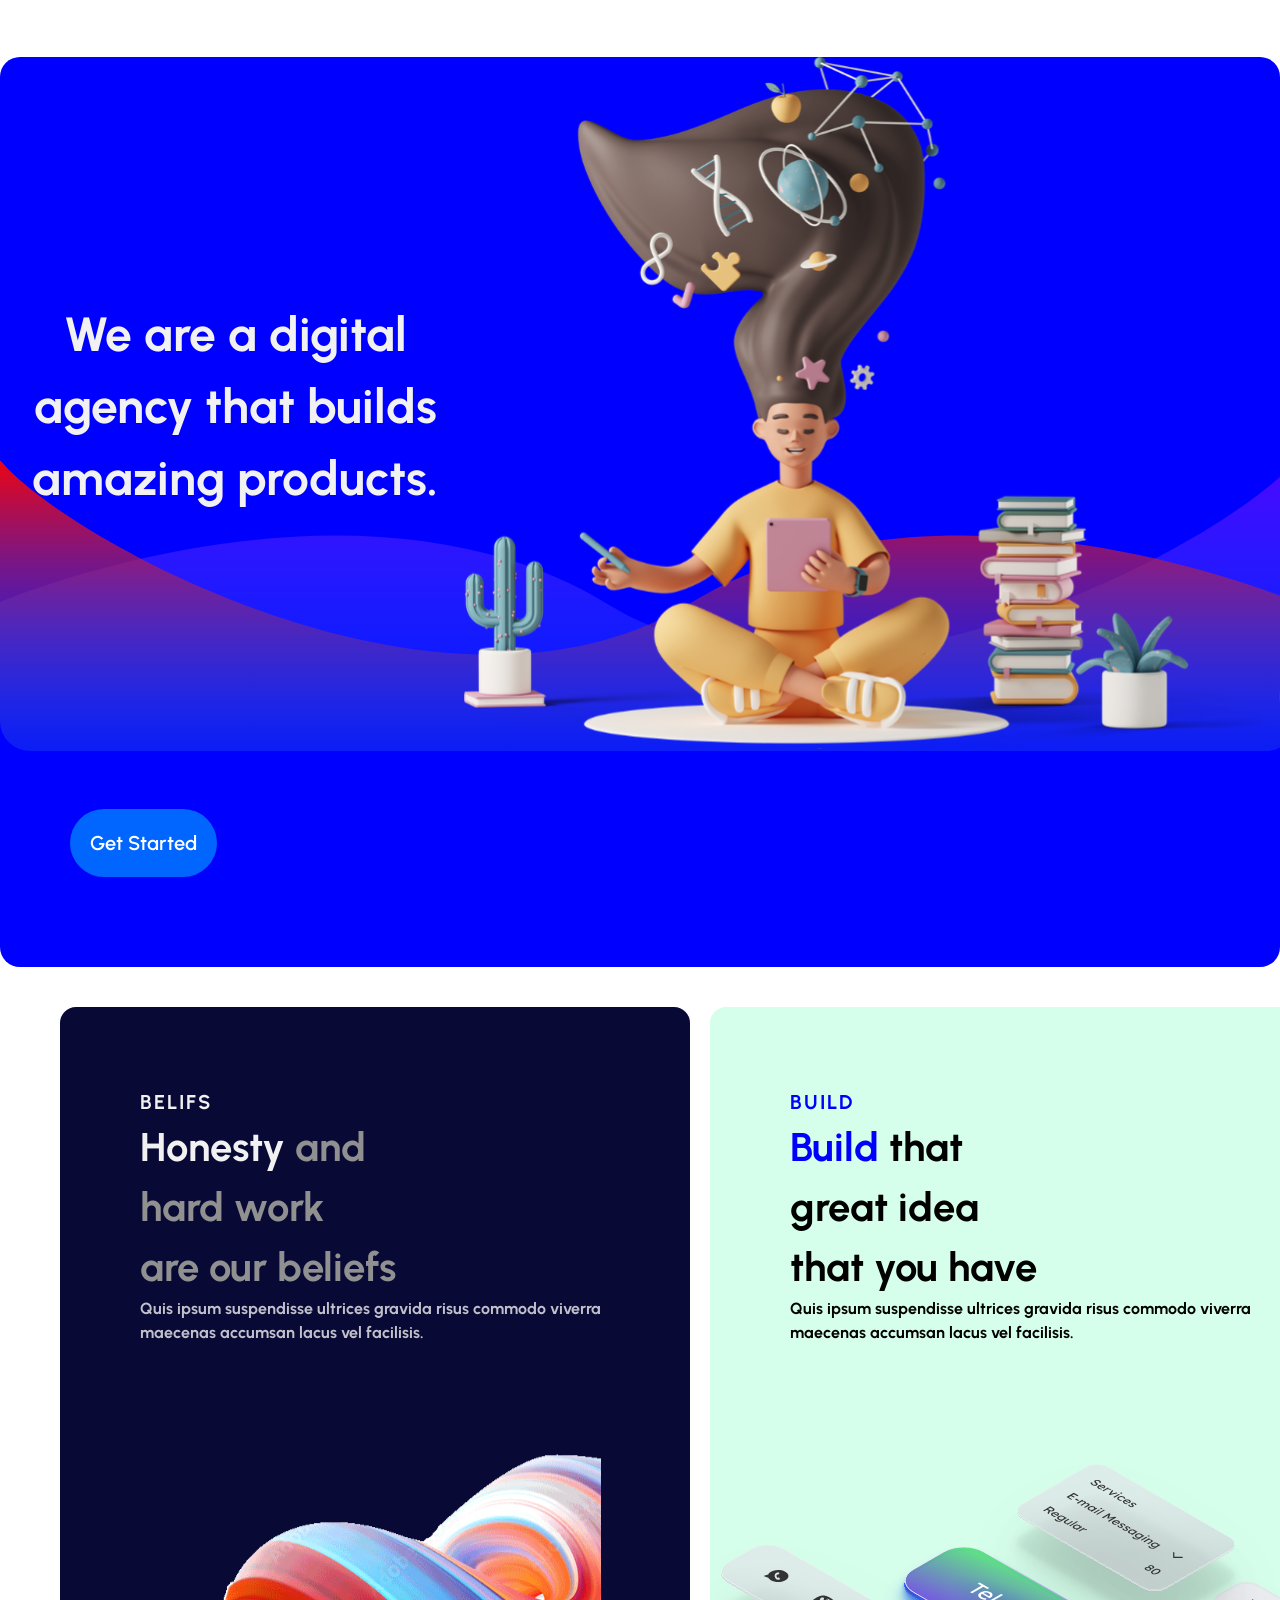
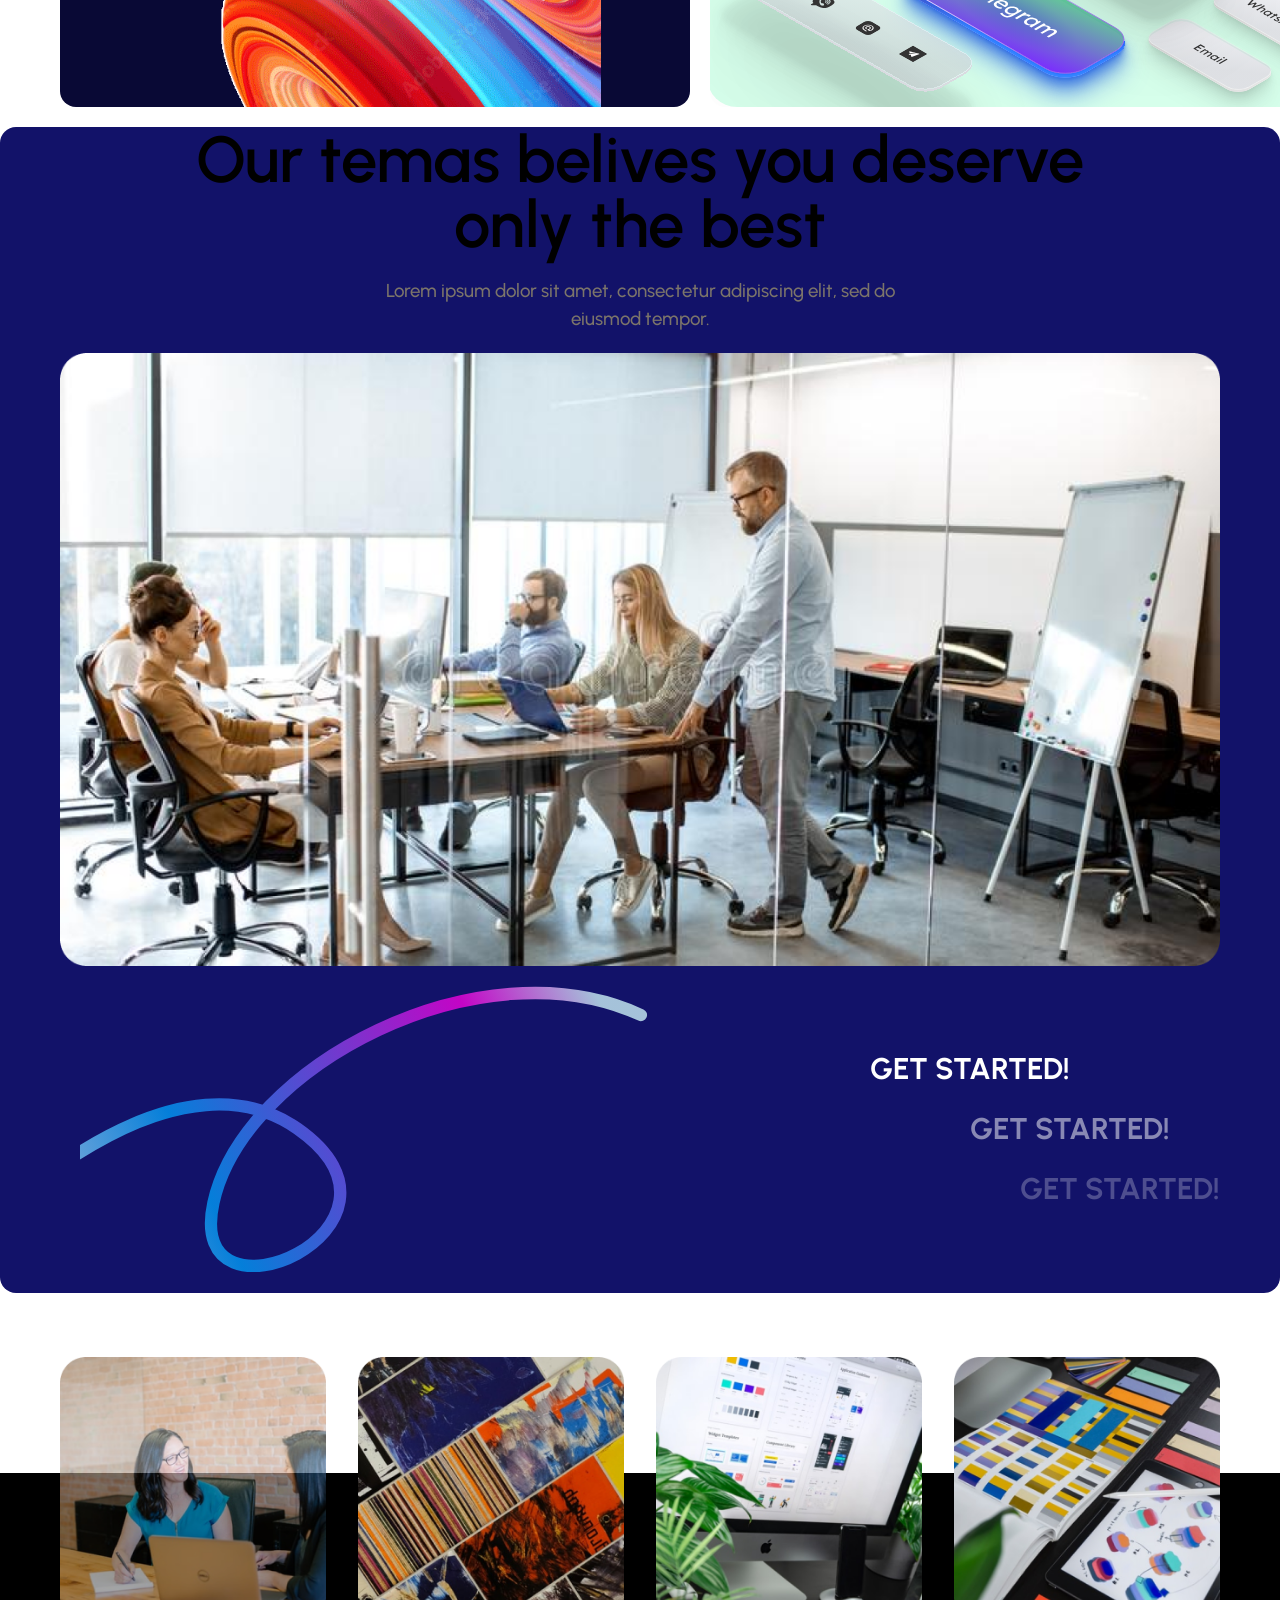
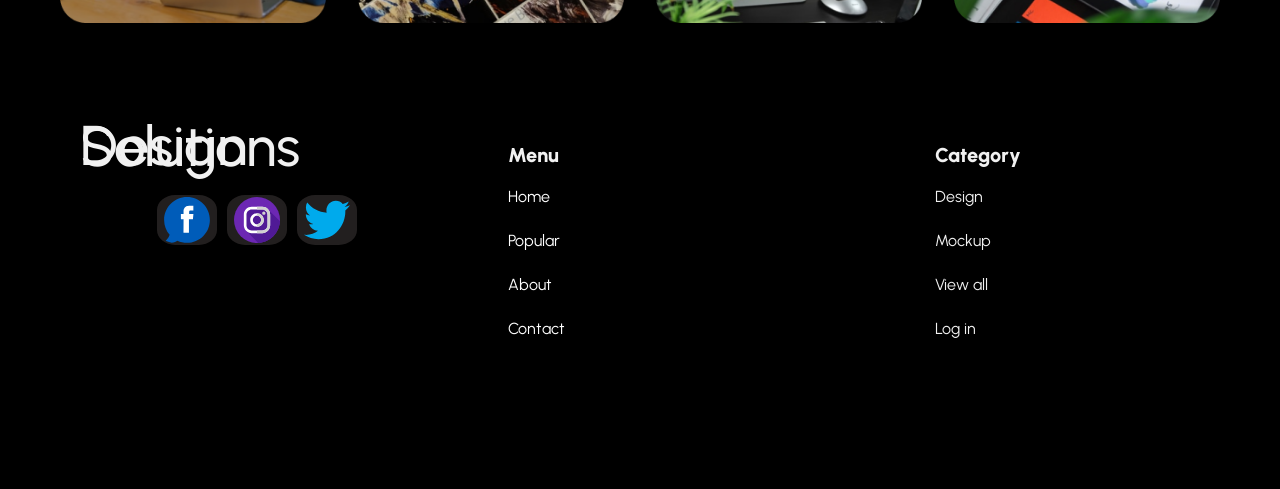
==== commit 6349ab2c: "last changes" ====
--- a/index.html
+++ b/index.html
@@ -3,9 +3,9 @@
   <head>
     <meta charset="UTF-8" />
     <meta name="viewport" content="width=device-width, initial-scale=1.0" />
-    <title>Document</title>
-    <link rel="preconnect" href="https://fonts.googleapis.com" />
-    <link rel="preconnect" href="https://fonts.gstatic.com" crossorigin />
+    <title>Agency</title>
+    <link rel="icon" href="/img/graph-line.png">
+    
     <link
       href="https://fonts.googleapis.com/css2?family=Noto+Sans+Armenian:wght@100..900&family=Urbanist:ital,wght@0,100..900;1,100..900&display=swap"
       rel="stylesheet"
@@ -29,10 +29,7 @@
                         <a href="#service" class="header-link">Service</a>
                       </li>
                       <li>
-                        <a href="#" class="header-link">FAQ</a>
-                      </li>
-                      <li>
-                        <a href="#" class="header-link">Blog</a>
+                        <a href="#works" class="header-link">Works</a>
                       </li>
                       <li>
                         <a href="#contact" class="header-link">Contact</a>
@@ -157,7 +154,7 @@
           </div>
         </section>
 
-       <section class="feature-work">
+       <section id ="works" class="feature-work">
         <section class="container">
            <h2 class="feature-work-text">Our temas belives you deserve <br> only the best</h2>
            <h3 class="feature-work-text2">Lorem ipsum dolor sit amet, consectetur adipiscing elit, sed do <br> eiusmod tempor.</h3>
@@ -222,7 +219,7 @@
               <li ><a href="#" ><img src="/img/twitter-color-svgrepo-com.svg" alt="" class="footer-icons"></a></li>
             </ul>
           </div>
-          <div class="menu "><h4 class="footer-h4">Menu</h4>
+          <div class="menu "><h3 class="footer-h4">Menu</h3>
           <ul>
             <li class="menu-li"><a href="#">Home</a></li>
             <li class="menu-li"><a href="#">Popular</a></li>
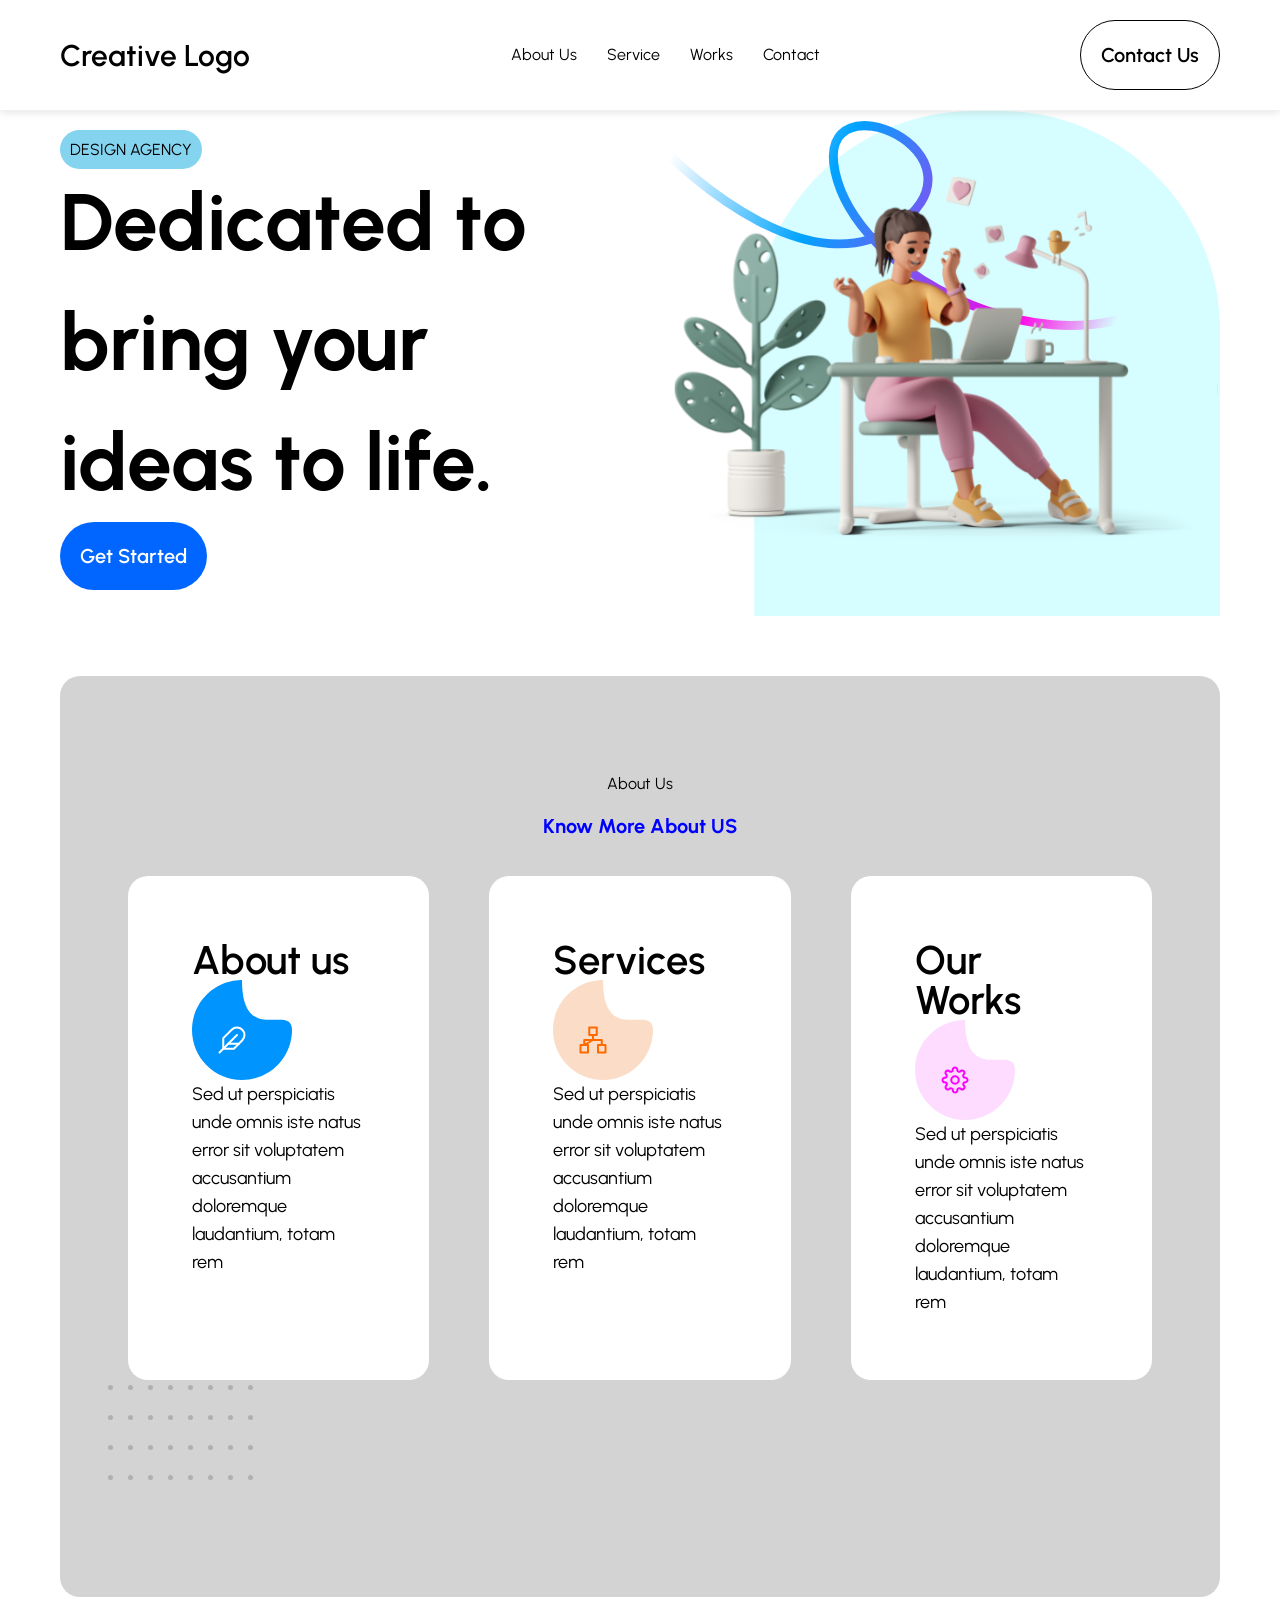
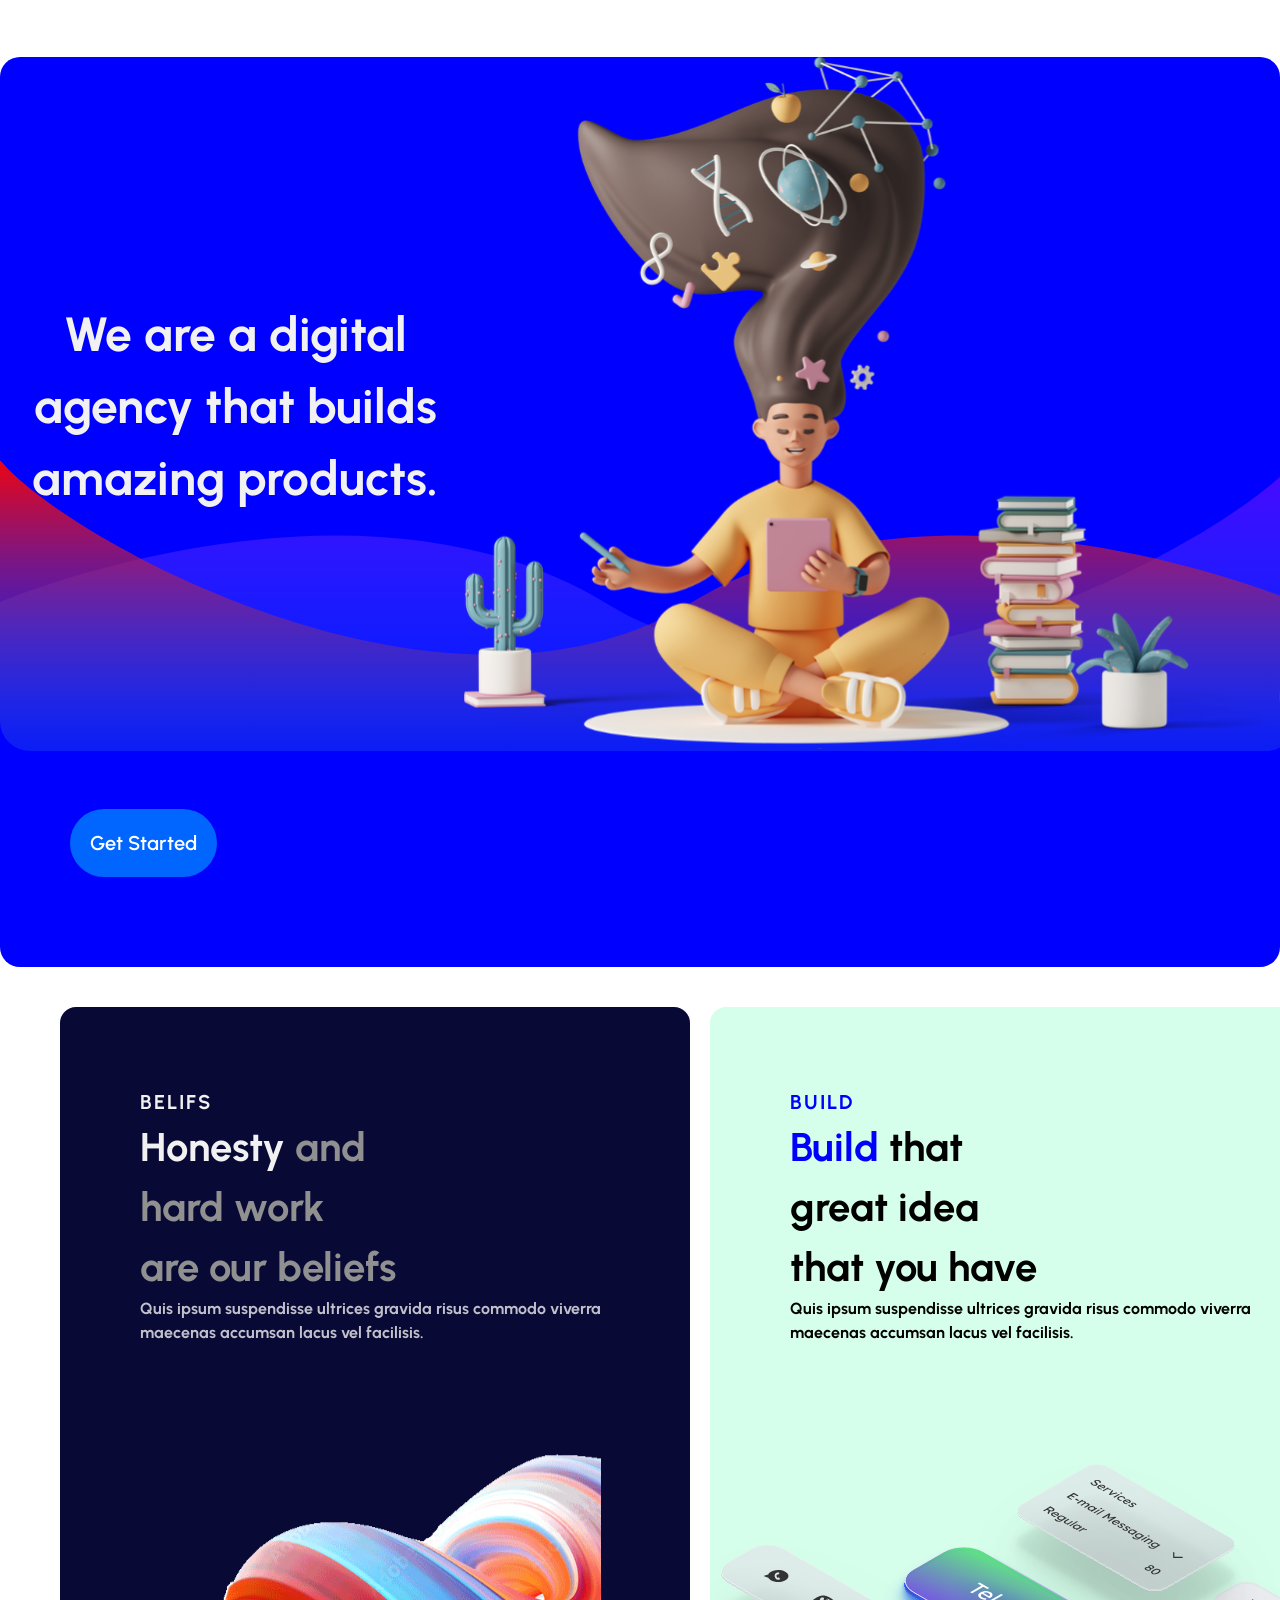
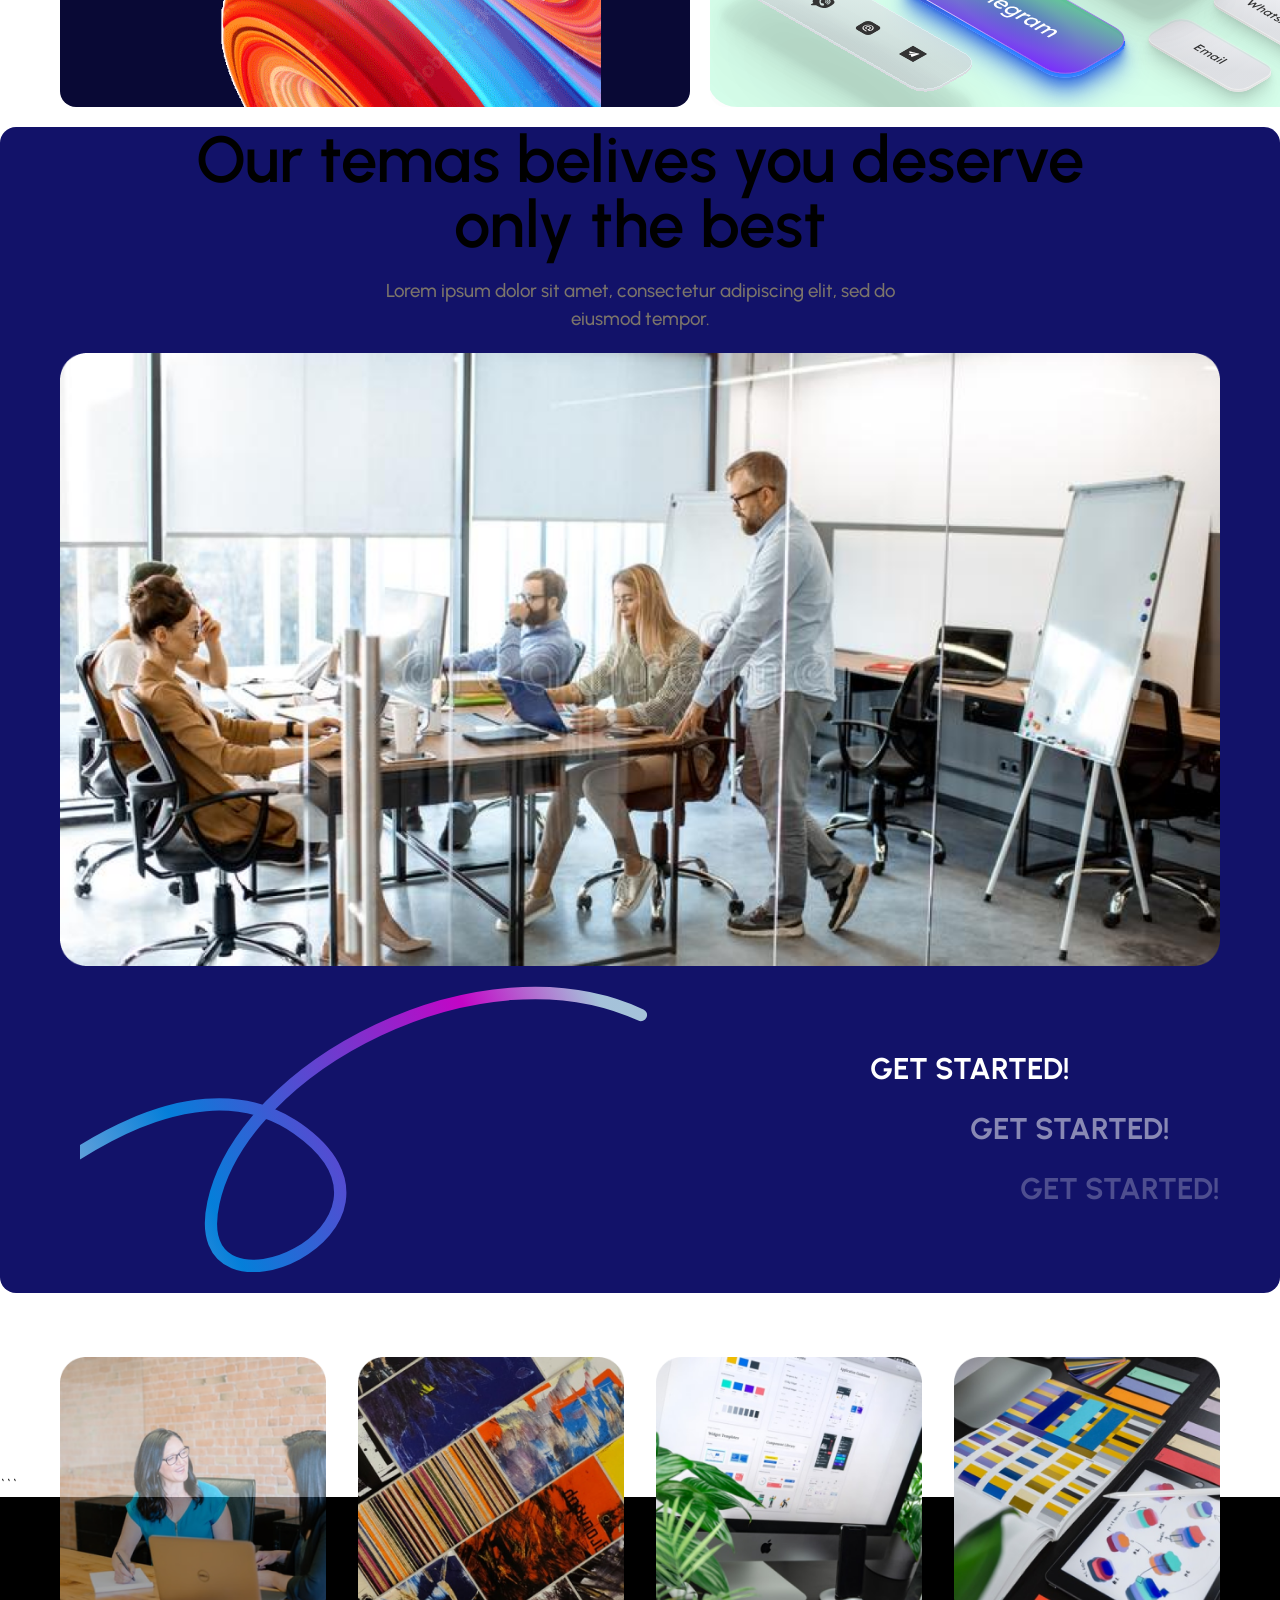
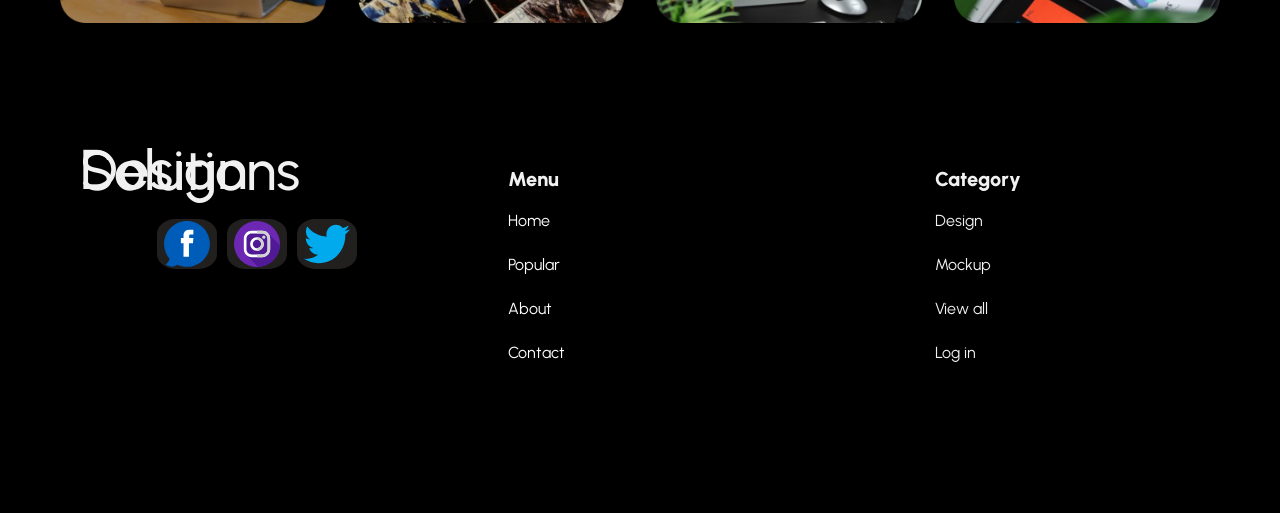
==== commit 3a12c195: "update 17.05" ====
--- a/index.html
+++ b/index.html
@@ -209,8 +209,32 @@
         </section>
         
     </main>
+    <div id ="overlay"></div>
+   
+    <!-- Modal -->
+     <div id ="modal">
+      <button id="close-menu">X</button>
+      <h2 class="modal-header-logo">Creative Logo</h2>
+      <p>Contact us now? Want to send us a feedback?</p>
+      <div class="modal-part">
+      <div>
+        <label for="text">Your Name</label><br>
+      <input id="f-name" type="text" placeholder="Your Name"/>
+        </div>
+      <div>
+        <label for=" email">Your email</label><br>
+        <input id="f-email" type="email" placeholder="Your email"/>
+      </div>
+      <div>
+        <label for="f-msg"> Your Message</label> <br>
+      <textarea id="f-msg" placeholder="Your Message"></textarea>
+    </div>
+     <button id ="send-btn">Send Message</button>
+      <p id="success-msg">Done</p>
+     </div>
+     </div>
+```
      <footer>
-      
         <div id="contact"  class="footer-continer">
           <div class="solutions">Design Solutions
             <ul class="icons">
@@ -224,8 +248,7 @@
             <li class="menu-li"><a href="#">Home</a></li>
             <li class="menu-li"><a href="#">Popular</a></li>
             <li class="menu-li"><a href="#aboutus">About</a></li>
-            <li class="menu-li"><a href="#contact">Contact</a></li>
-            
+            <li class="menu-li"><a href="#contact">Contact</a></li> 
           </ul>
             </div>
             <div class="category "><h4 class="footer-h4">Category</h4>
@@ -235,12 +258,9 @@
                 <li class="category-li">View all</li>
                 <li class="category-li">Log in</li>
               </ul>
-            </div>
-          
-        </div>
-     
+            </div>  
+        </div>
     </footer>
-
     <script src="/js/index.js"></script>
   </body>
 </html>
--- a/css/style.css
+++ b/css/style.css
@@ -45,7 +45,7 @@
   color: black;
   text-decoration: none;
 }
-.header-btn {
+.header-btn{
   border: 1px solid;
   border-radius: 9999px;
   background-color: white;
@@ -97,14 +97,17 @@
   opacity: 1;
   visibility: visible;
 }
-.close-menu {
+.close-menu,
+#close-menu {
   position: absolute;
   top: 15px;
   right: 15px;
   background: none;
   border: none;
-}
-.close-menu:hover {
+  cursor: pointer;
+}
+.close-menu:hover,
+#close-menu:hover {
   color: red;
 }
 /* HERO */
@@ -133,7 +136,7 @@
 .hero-btn:hover {
   background-color: blue;
 }
-.hero-btn {
+.hero-btn  {
   border: 0 solid;
   border-radius: 9999px;
   font-size: 1.25rem;
@@ -453,3 +456,60 @@
   background-color: rgb(60, 58, 58);
   transform: translateY(-8px);
 }
+/* Modal */
+#overlay {
+  display: none;
+  position: fixed;
+  inset: 0;
+  background: rgba(0, 0, 0, 0.5);
+  z-index: 100;
+}
+
+#modal {
+  display: none;
+  position: fixed;
+  top: 50%;
+  left: 50%;
+  transform: translate(-50%, -50%);
+  background: white;
+  padding: 2rem;
+  border-radius: 12px;
+  z-index: 200;
+  width: 400px;
+  height: 600px;
+}
+#success-msg {
+  display: none;
+  color: green;
+  text-align: center;
+}
+#f-name,#f-email,#f-msg{
+    border: 1px solid black;
+     width: 100%;
+  box-sizing: border-box;
+}
+.modal-part div {
+  margin: 16px;
+}
+.modal-header-logo{
+  display: flex;
+  justify-content: center;
+  line-height: 35px;
+  color: black;
+  font-size: 30px;
+  font-weight: 600;
+}
+#send-btn{
+  border:2px solid;
+  background-color: blue;
+  color: #f1f1f1;
+  border-radius: 16px;
+  padding: 10px;
+  width: 100%;
+}
+#modal p{
+  font-size: 20px;
+  line-height: 28px;
+  text-align: center;
+  margin: 20px;
+}
